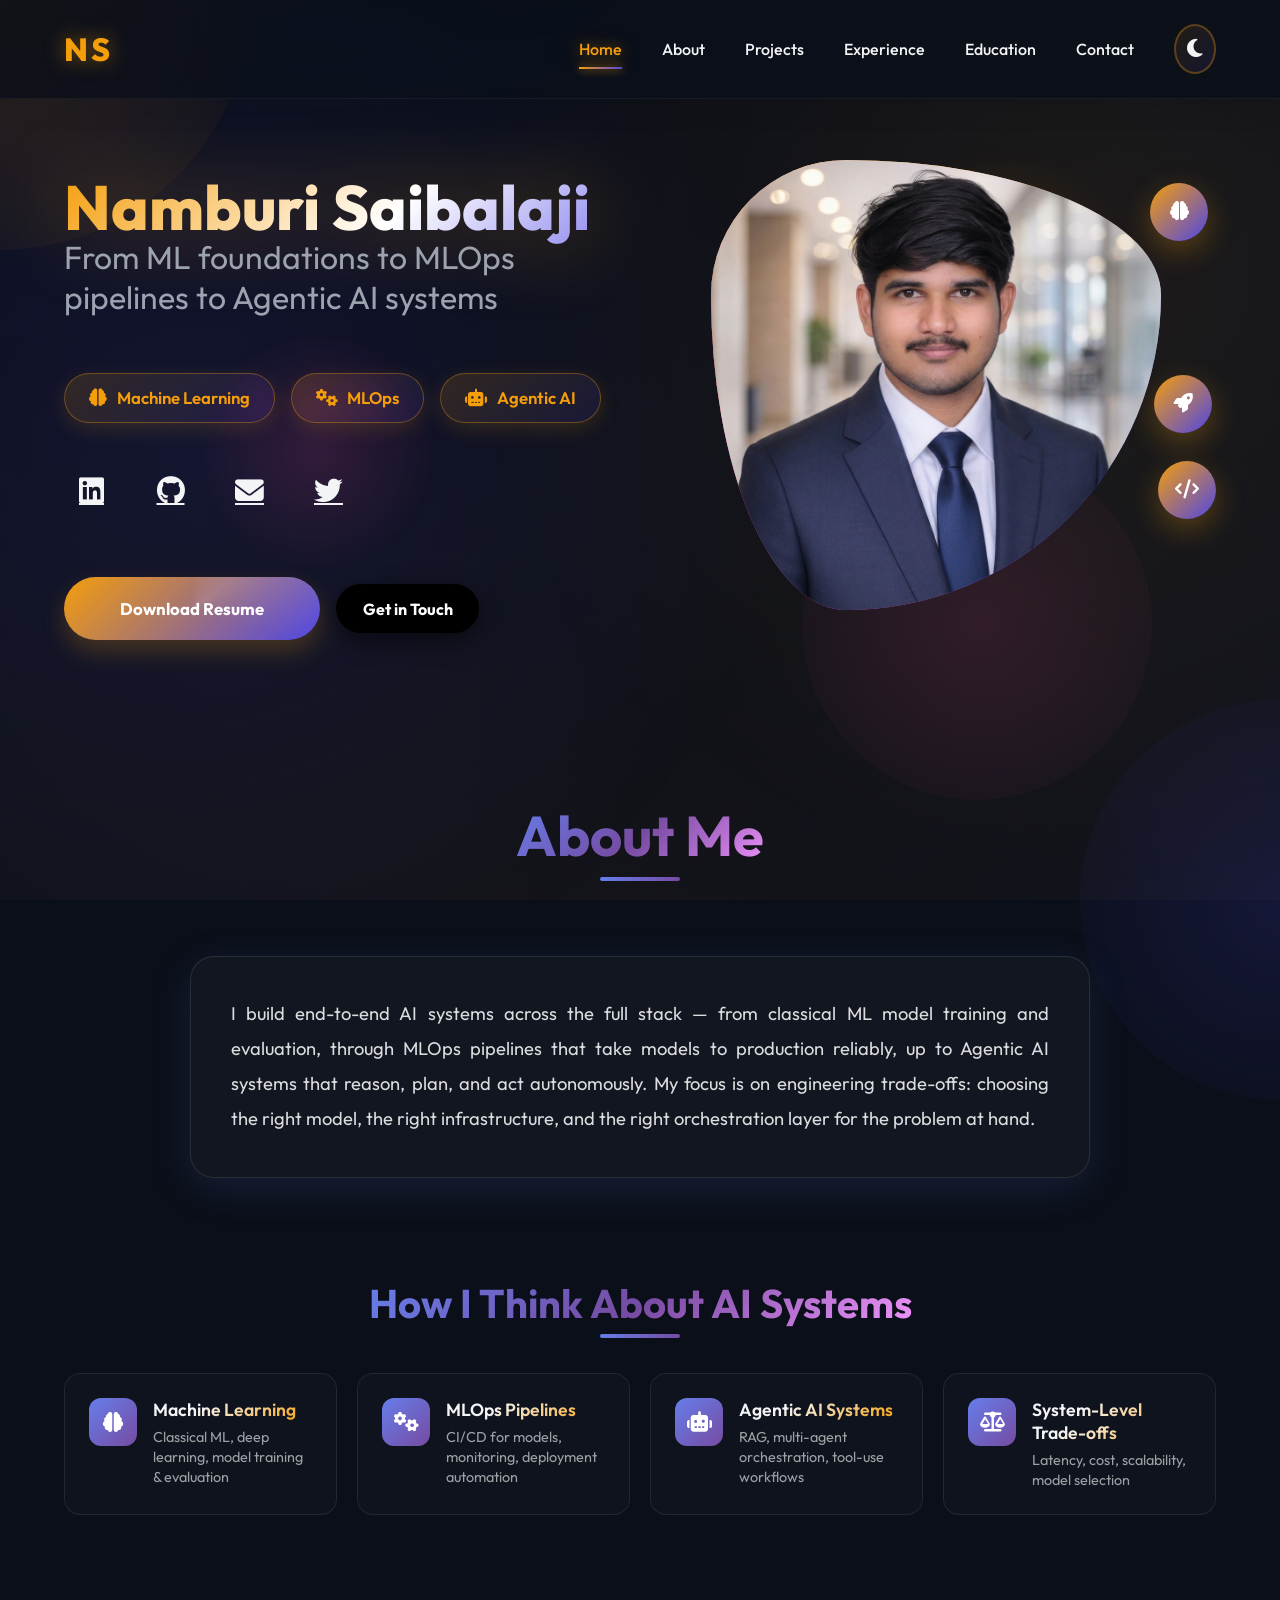
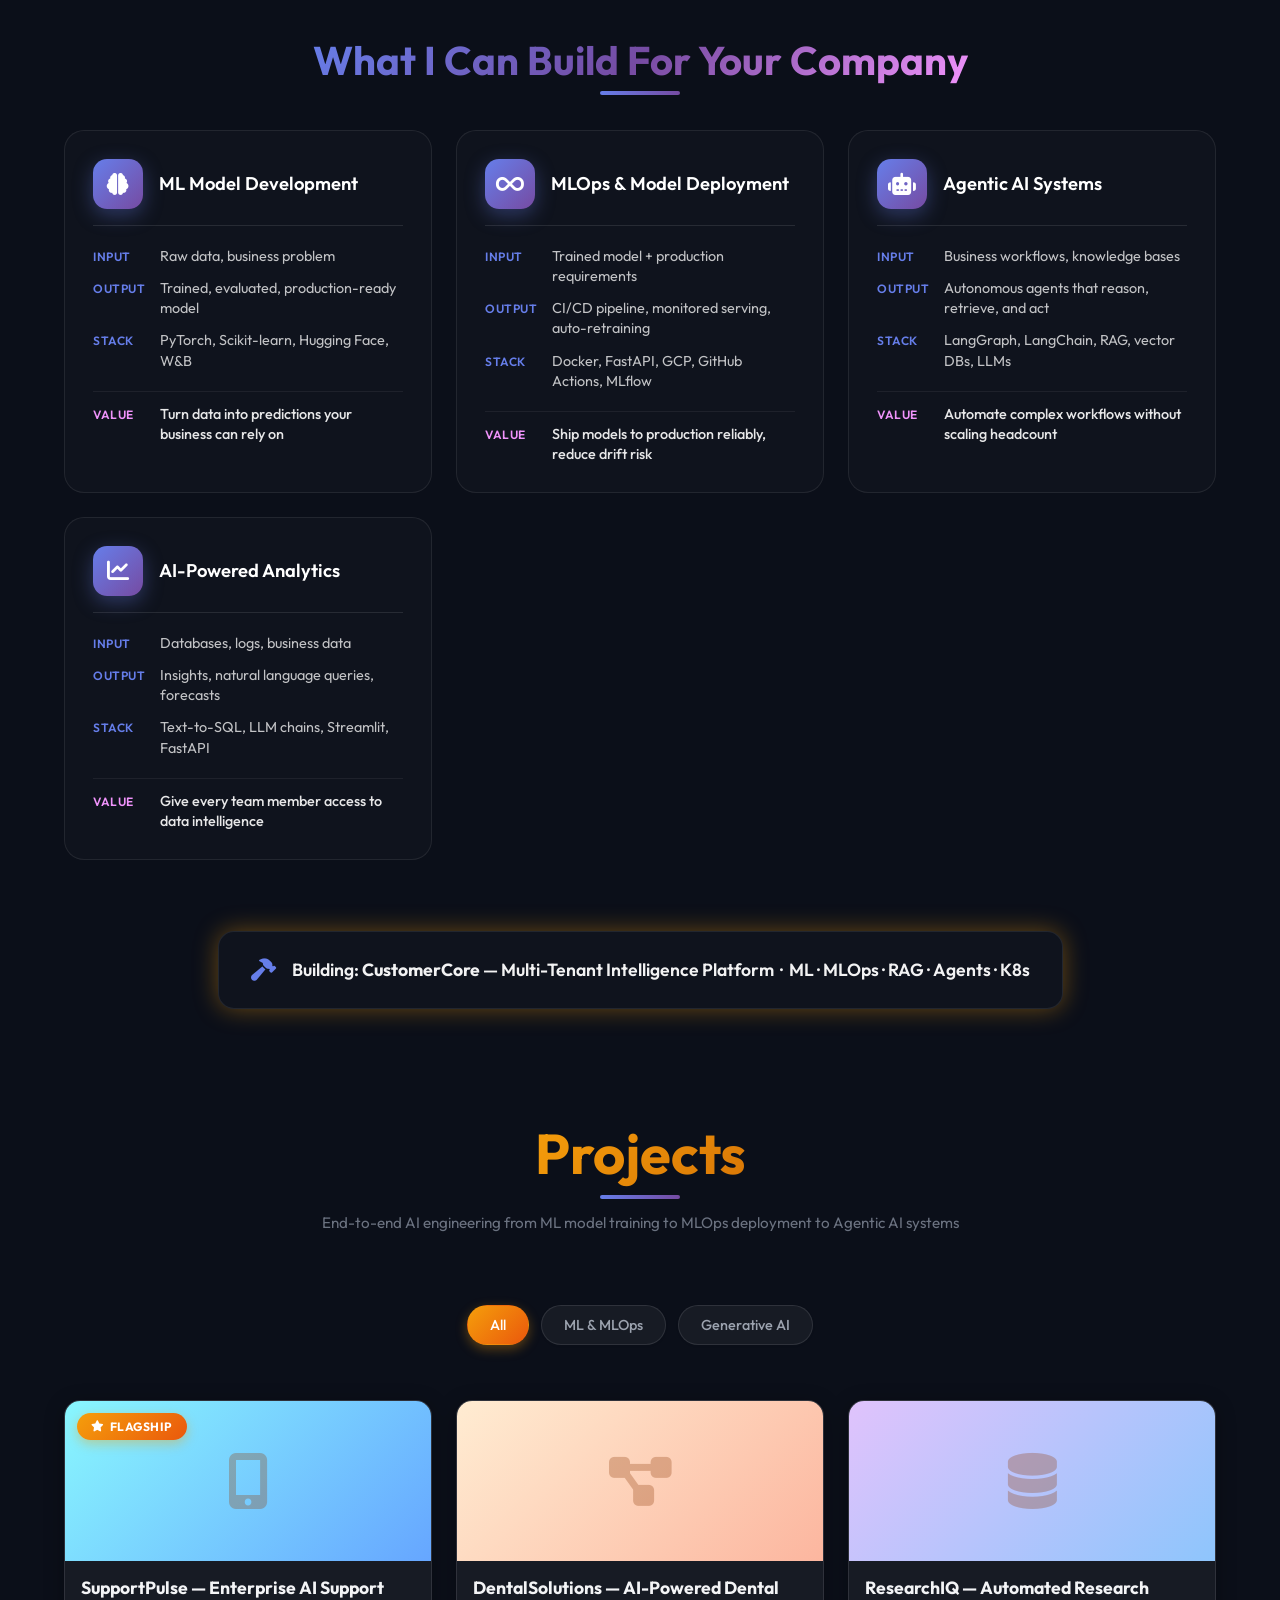
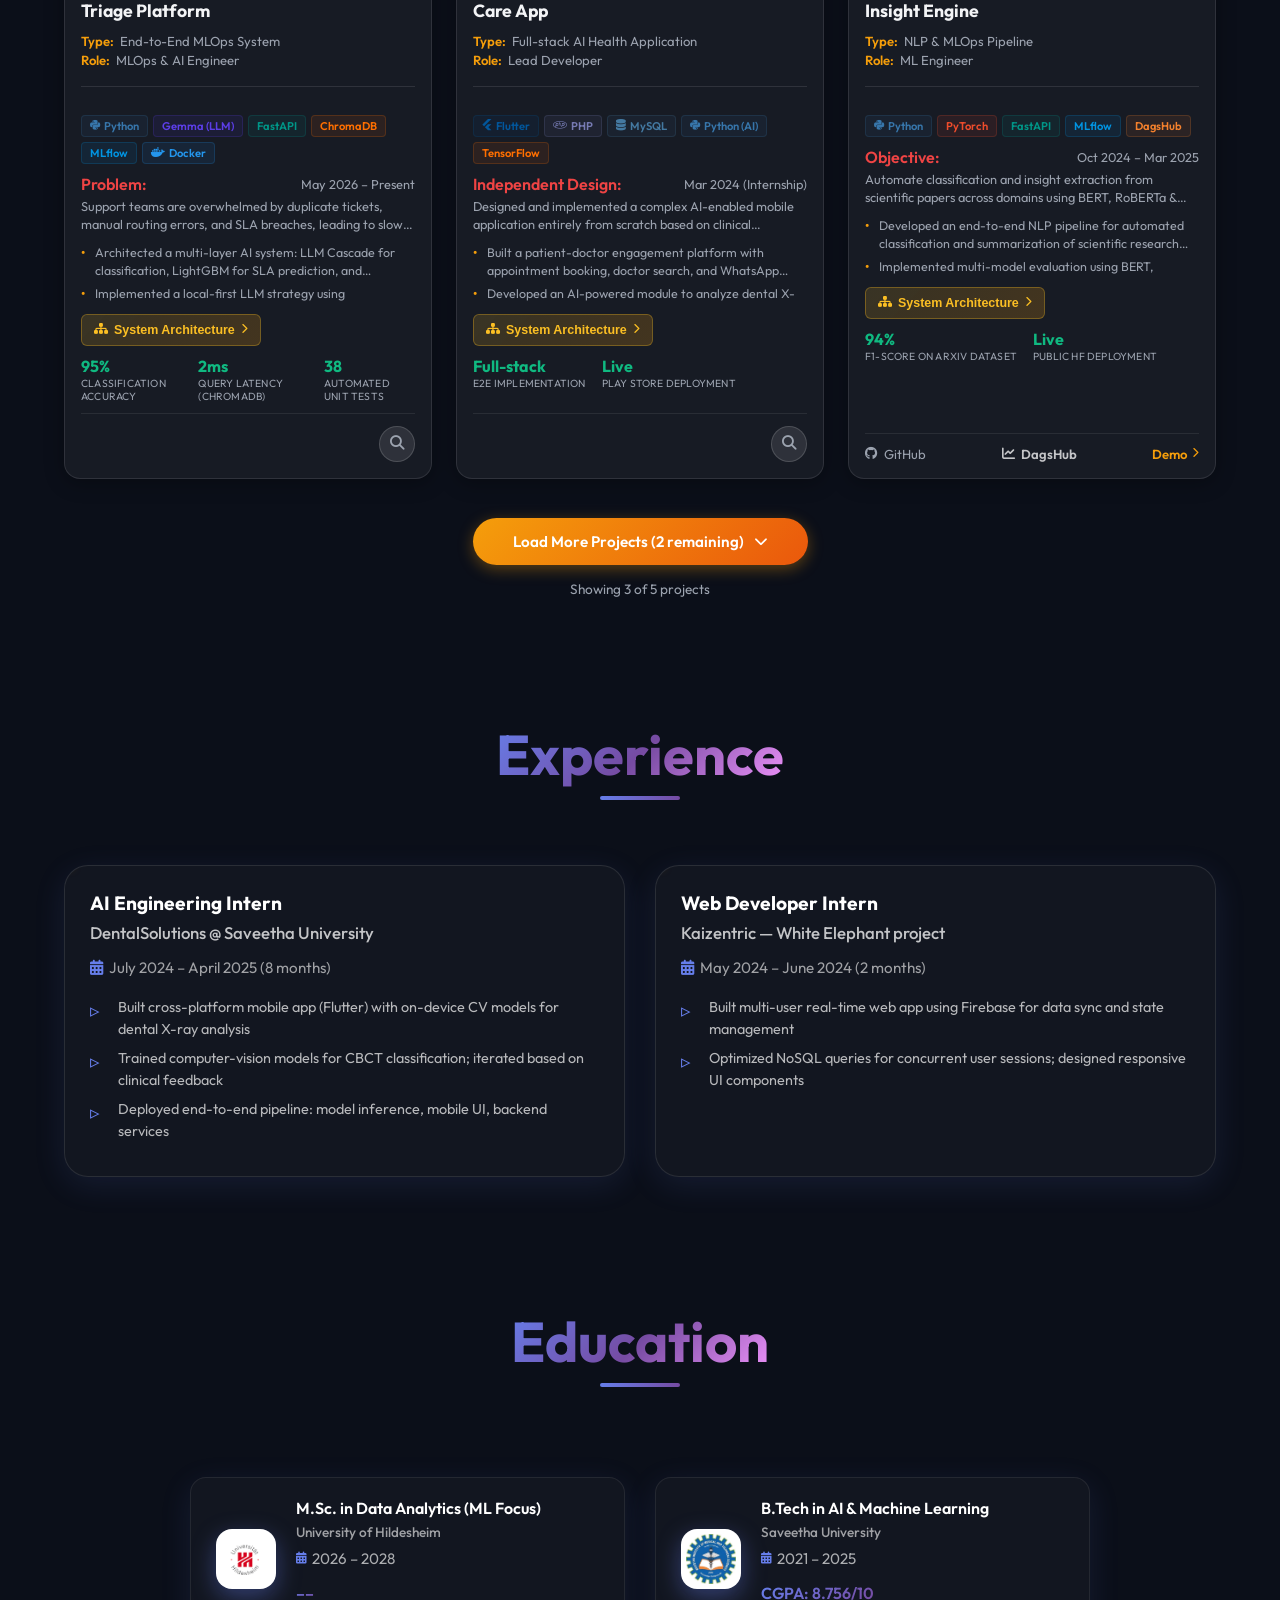
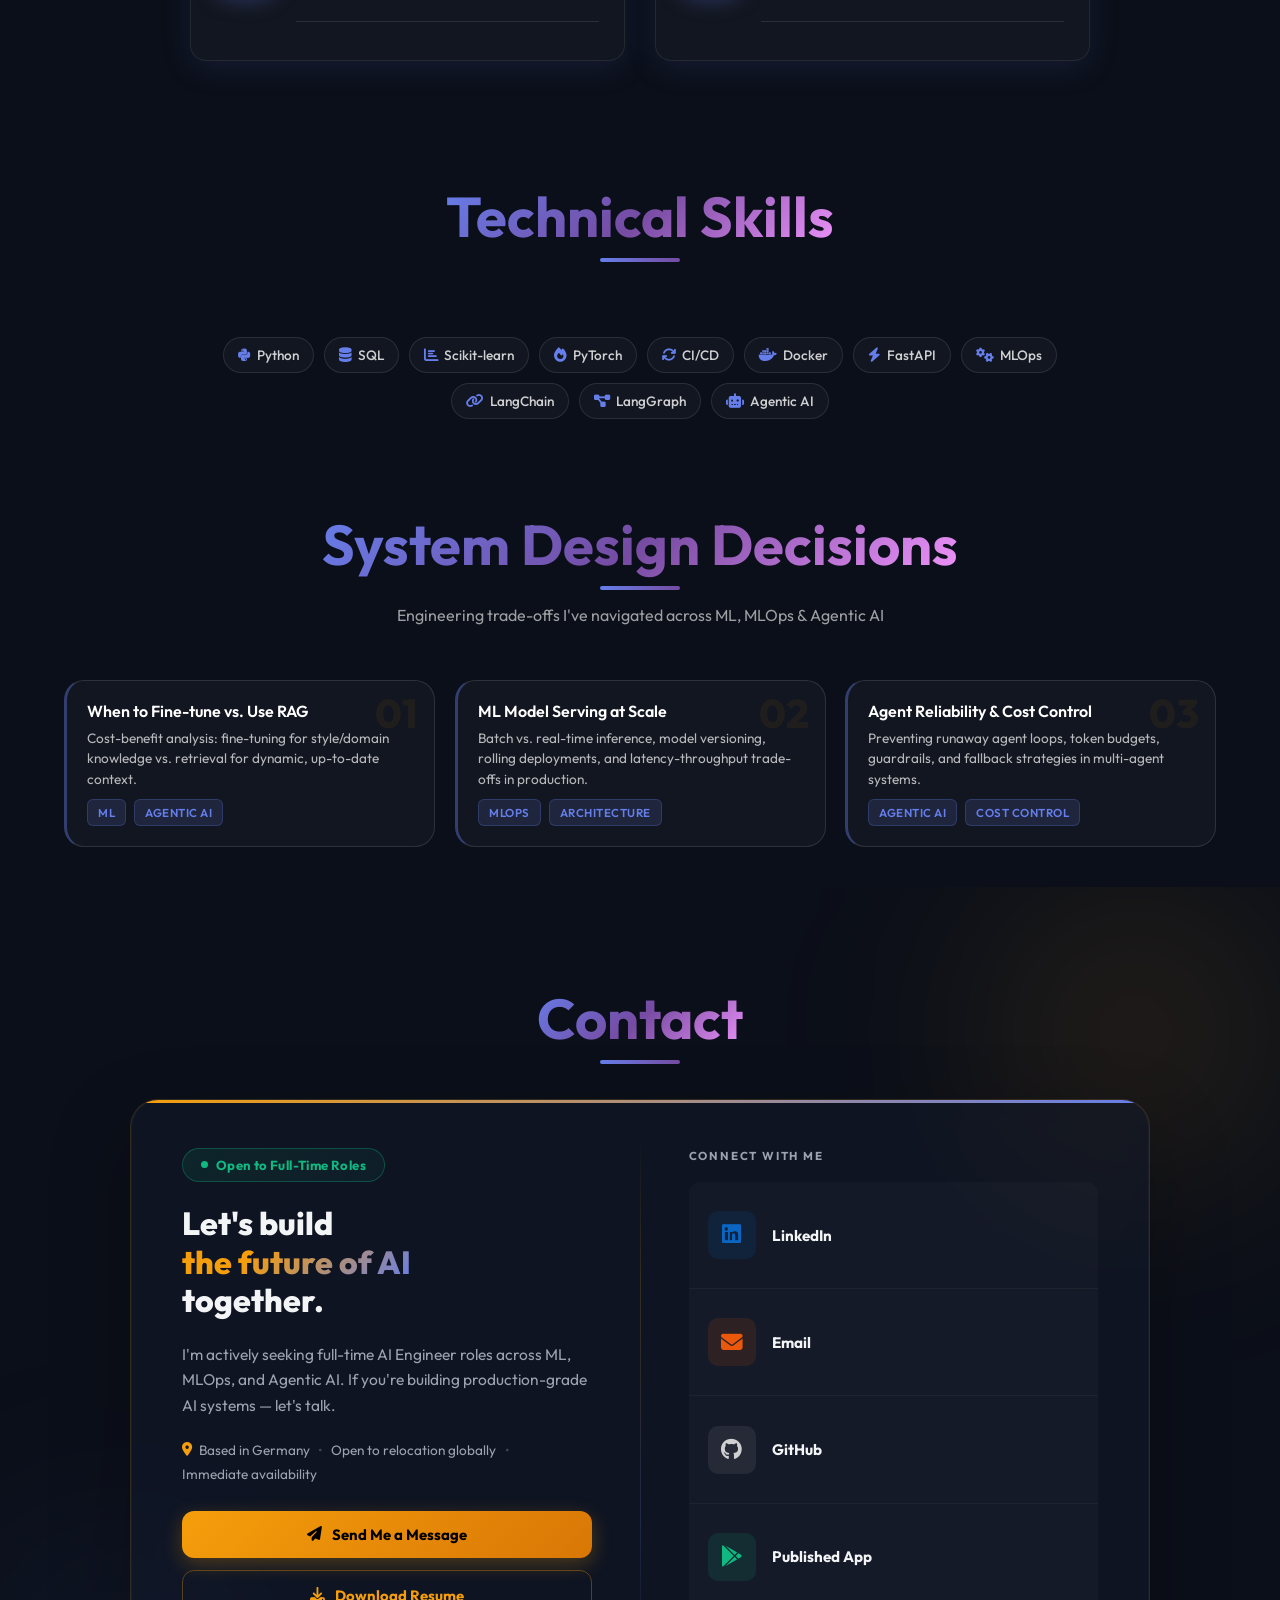
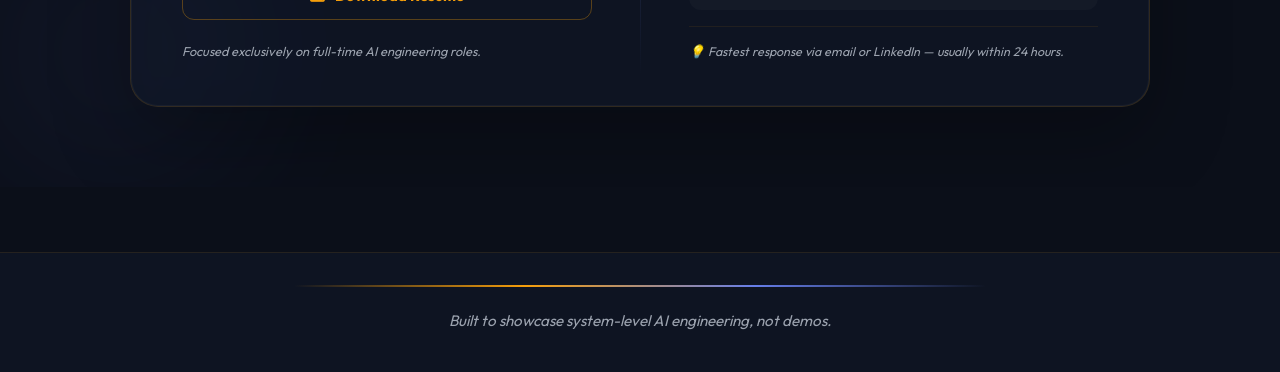
==== index.html @ b0331546 "Initial portfolio commit" ====
<!DOCTYPE html>
<html lang="en" data-theme="dark">

<head>
    <meta charset="UTF-8">
    <meta name="viewport" content="width=device-width, initial-scale=1.0">
    <title>Namburi Saibalaji | AI Engineer</title>
    <meta name="description"
        content="Portfolio of Namburi Saibalaji, an AI Systems Engineer specializing in Machine Learning, MLOps, and Agentic AI.">
    <!-- PWA -->
    <link rel="manifest" href="manifest.json">
    <meta name="theme-color" content="#f59e0b">
    <meta name="apple-mobile-web-app-capable" content="yes">
    <meta name="apple-mobile-web-app-status-bar-style" content="black-translucent">
    <meta name="apple-mobile-web-app-title" content="Saibalaji">
    <link rel="stylesheet" href="print.css" media="print">
    <link rel="apple-touch-icon" href="assets/icon-192.png">
    <link rel="stylesheet" href="style.css">
    <link rel="stylesheet" href="about.css">
    <link rel="stylesheet" href="skills.css">
    <link rel="stylesheet" href="projects.css">
    <link rel="stylesheet" href="contact.css">
    <link rel="stylesheet" href="loading.css">
    <link rel="preconnect" href="https://fonts.googleapis.com">
    <link rel="preconnect" href="https://fonts.gstatic.com" crossorigin>
    <link href="https://fonts.googleapis.com/css2?family=Outfit:wght@300;400;600;700;800&display=swap" rel="stylesheet">
    <link rel="stylesheet" href="https://cdnjs.cloudflare.com/ajax/libs/font-awesome/6.4.0/css/all.min.css">
</head>

<body>    <!-- Loading Screen -->
    <div class="loading-screen" id="loadingScreen">
        <div class="loader"></div>
        <div class="loading-text">Loading...</div>
    </div>
    <!-- Animated Blobs -->
    <div class="blob blob-1"></div>
    <div class="blob blob-2"></div>
    <div class="blob blob-3"></div>

    <!-- Floating Particles -->
    <div class="particles"></div>

    <!-- Interactive Gradient Mesh -->
    <div class="gradient-mesh"></div>

    <!-- Background Animation -->
    <div class="background-animation"></div>

    <nav class="navbar">
        <div class="logo glitch-effect" data-text="NS">NS</div>
        <div class="nav-links">
            <a href="#home" class="active magnetic">Home</a>
            <a href="#about" class="magnetic">About</a>
            <a href="#projects" class="magnetic">Projects</a>
            <a href="#experience" class="magnetic">Experience</a>
            <a href="#education" class="magnetic">Education</a>
            <a href="#contact" class="magnetic">Contact</a>
            <button id="theme-toggle" class="magnetic" aria-label="Toggle Dark Mode">
                <i class="fas fa-moon"></i>
                <span class="toggle-glow"></span>
            </button>
        </div>
    </nav>

    <main>
        <!-- ==================== HERO SECTION ==================== -->
        <section id="home" class="hero-section">
            <!-- Decorative Elements -->
            <div class="hero-decoration decoration-1"></div>
            <div class="hero-decoration decoration-2"></div>

            <!-- hero-wrapper constrains max-width so columns never drift apart at any zoom -->
            <div class="hero-wrapper">

                <div class="hero-content">
                    <div class="text-reveal-wrapper">
                        <h1 class="animate-text reveal-text">Namburi Saibalaji</h1>
                    </div>
                    <div class="text-reveal-wrapper typing-wrapper">
                        <h2 class="animate-text delay-1">From ML foundations to MLOps pipelines to Agentic AI systems</h2>
                    </div>

                    <!-- Core Specialty Badges -->
                    <div class="floating-badges">
                        <span class="badge magnetic" style="--delay: 0s"><i class="fas fa-brain"></i> Machine Learning</span>
                        <span class="badge magnetic" style="--delay: 0.2s"><i class="fas fa-cogs"></i> MLOps</span>
                        <span class="badge magnetic" style="--delay: 0.4s"><i class="fas fa-robot"></i> Agentic AI</span>
                    </div>

                    <div class="social-links animate-text delay-2">
                        <a href="https://www.linkedin.com/in/saibalajinamburi/" target="_blank" aria-label="LinkedIn" class="magnetic social-icon">
                            <i class="fab fa-linkedin"></i>
                            <span class="icon-bg"></span>
                            <span class="icon-ripple"></span>
                        </a>
                        <a href="https://github.com/saibalajinamburi" target="_blank" aria-label="GitHub" class="magnetic social-icon">
                            <i class="fab fa-github"></i>
                            <span class="icon-bg"></span>
                            <span class="icon-ripple"></span>
                        </a>
                        <a href="mailto:saibalajinamburi@gmail.com" aria-label="Email" class="magnetic social-icon">
                            <i class="fas fa-envelope"></i>
                            <span class="icon-bg"></span>
                            <span class="icon-ripple"></span>
                        </a>
                        <a href="#" target="_blank" aria-label="Twitter" class="magnetic social-icon">
                            <i class="fab fa-twitter"></i>
                            <span class="icon-bg"></span>
                            <span class="icon-ripple"></span>
                        </a>
                    </div>

                    <!-- CTA group -->
                    <div class="cta-group">
                        <a href="assets/Saibalaji_Resume.pdf" download
                            class="cta-button animate-text delay-3 magnetic ripple-effect">
                            <span class="button-text">Download Resume</span>
                            <span class="button-glow"></span>
                            <span class="button-shine"></span>
                        </a>
                        <a href="#contact" class="cta-secondary animate-text delay-3 magnetic">Get in Touch</a>
                    </div>
                </div>

                <div class="hero-image animate-image">
                    <!-- Fixed-size group: makes orbit icons always relative to image, not viewport -->
                    <div class="image-orbit-group">
                        <div class="image-wrapper tilt-3d">
                            <div class="image-glow"></div>
                            <div class="image-border"></div>
                            <img src="[data-uri]" alt="Namburi Saibalaji" id="profile-img">
                            <div class="image-overlay"></div>
                            <div class="holographic-overlay"></div>
                        </div>
                        <div class="orbit-container">
                            <div class="orbit-icon orbit-1"><i class="fas fa-brain"></i></div>
                            <div class="orbit-icon orbit-2"><i class="fas fa-code"></i></div>
                            <div class="orbit-icon orbit-3"><i class="fas fa-rocket"></i></div>
                        </div>
                    </div>
                </div>

            </div><!-- end hero-wrapper -->
        </section>

        <!-- ==================== ABOUT SECTION (Brief) ==================== -->
        <section id="about">
            <!-- Section Header -->
            <div class="section-header scroll-reveal">
                <h2>About Me</h2>
            </div>

            <!-- Brief About Me -->
            <div class="about-content">
                <p>
                    I build end-to-end AI systems across the full stack — from classical ML model training and
                    evaluation, through MLOps pipelines that take models to production reliably, up to
                    Agentic AI systems that reason, plan, and act autonomously. My focus is on engineering
                    trade-offs: choosing the right model, the right infrastructure, and the right orchestration
                    layer for the problem at hand.
                </p>
            </div>

            <!-- How I Think About AI Systems Section -->
            <div class="systems-snapshot">
                <div class="section-header scroll-reveal">
                    <h2>How I Think About AI Systems</h2>
                </div>
                <div class="snapshot-grid scroll-reveal-stagger">
                    <div class="snapshot-card">
                        <div class="snapshot-icon"><i class="fas fa-brain"></i></div>
                        <div class="snapshot-content">
                            <h4>Machine Learning</h4>
                            <p>Classical ML, deep learning, model training & evaluation</p>
                        </div>
                    </div>
                    <div class="snapshot-card">
                        <div class="snapshot-icon"><i class="fas fa-cogs"></i></div>
                        <div class="snapshot-content">
                            <h4>MLOps Pipelines</h4>
                            <p>CI/CD for models, monitoring, deployment automation</p>
                        </div>
                    </div>
                    <div class="snapshot-card">
                        <div class="snapshot-icon"><i class="fas fa-robot"></i></div>
                        <div class="snapshot-content">
                            <h4>Agentic AI Systems</h4>
                            <p>RAG, multi-agent orchestration, tool-use workflows</p>
                        </div>
                    </div>
                    <div class="snapshot-card">
                        <div class="snapshot-icon"><i class="fas fa-balance-scale"></i></div>
                        <div class="snapshot-content">
                            <h4>System-Level Trade-offs</h4>
                            <p>Latency, cost, scalability, model selection</p>
                        </div>
                    </div>
                </div>
            </div>

            <!-- What I Can Build For Your Company Section -->
            <div class="solutions-section">
                <div class="section-header scroll-reveal">
                    <h2>What I Can Build For Your Company</h2>
                </div>
                <div class="solutions-grid scroll-reveal-stagger">
                    <!-- Solution Card 1 -->
                    <div class="solution-card">
                        <div class="solution-header">
                            <div class="solution-icon"><i class="fas fa-brain"></i></div>
                            <h4>ML Model Development</h4>
                        </div>
                        <div class="solution-details">
                            <div class="solution-row">
                                <span class="label">Input</span>
                                <span class="value">Raw data, business problem</span>
                            </div>
                            <div class="solution-row">
                                <span class="label">Output</span>
                                <span class="value">Trained, evaluated, production-ready model</span>
                            </div>
                            <div class="solution-row">
                                <span class="label">Stack</span>
                                <span class="value">PyTorch, Scikit-learn, Hugging Face, W&B</span>
                            </div>
                            <div class="solution-row business-value">
                                <span class="label">Value</span>
                                <span class="value">Turn data into predictions your business can rely on</span>
                            </div>
                        </div>
                    </div>

                    <!-- Solution Card 2 -->
                    <div class="solution-card">
                        <div class="solution-header">
                            <div class="solution-icon"><i class="fas fa-infinity"></i></div>
                            <h4>MLOps & Model Deployment</h4>
                        </div>
                        <div class="solution-details">
                            <div class="solution-row">
                                <span class="label">Input</span>
                                <span class="value">Trained model + production requirements</span>
                            </div>
                            <div class="solution-row">
                                <span class="label">Output</span>
                                <span class="value">CI/CD pipeline, monitored serving, auto-retraining</span>
                            </div>
                            <div class="solution-row">
                                <span class="label">Stack</span>
                                <span class="value">Docker, FastAPI, GCP, GitHub Actions, MLflow</span>
                            </div>
                            <div class="solution-row business-value">
                                <span class="label">Value</span>
                                <span class="value">Ship models to production reliably, reduce drift risk</span>
                            </div>
                        </div>
                    </div>

                    <!-- Solution Card 3 -->
                    <div class="solution-card">
                        <div class="solution-header">
                            <div class="solution-icon"><i class="fas fa-robot"></i></div>
                            <h4>Agentic AI Systems</h4>
                        </div>
                        <div class="solution-details">
                            <div class="solution-row">
                                <span class="label">Input</span>
                                <span class="value">Business workflows, knowledge bases</span>
                            </div>
                            <div class="solution-row">
                                <span class="label">Output</span>
                                <span class="value">Autonomous agents that reason, retrieve, and act</span>
                            </div>
                            <div class="solution-row">
                                <span class="label">Stack</span>
                                <span class="value">LangGraph, LangChain, RAG, vector DBs, LLMs</span>
                            </div>
                            <div class="solution-row business-value">
                                <span class="label">Value</span>
                                <span class="value">Automate complex workflows without scaling headcount</span>
                            </div>
                        </div>
                    </div>

                    <!-- Solution Card 4 -->
                    <div class="solution-card">
                        <div class="solution-header">
                            <div class="solution-icon"><i class="fas fa-chart-line"></i></div>
                            <h4>AI-Powered Analytics</h4>
                        </div>
                        <div class="solution-details">
                            <div class="solution-row">
                                <span class="label">Input</span>
                                <span class="value">Databases, logs, business data</span>
                            </div>
                            <div class="solution-row">
                                <span class="label">Output</span>
                                <span class="value">Insights, natural language queries, forecasts</span>
                            </div>
                            <div class="solution-row">
                                <span class="label">Stack</span>
                                <span class="value">Text-to-SQL, LLM chains, Streamlit, FastAPI</span>
                            </div>
                            <div class="solution-row business-value">
                                <span class="label">Value</span>
                                <span class="value">Give every team member access to data intelligence</span>
                            </div>
                        </div>
                    </div>
                </div>
            </div>

            <!-- Current Focus Badge -->
            <div class="current-focus-badge">
                <span class="focus-icon"><i class="fas fa-hammer"></i></span>
                <span class="focus-text">Building: <strong>CustomerCore</strong> &mdash; Multi-Tenant Intelligence Platform &nbsp;·&nbsp; ML · MLOps · RAG · Agents · K8s</span>
            </div>
        </section>

        <!-- ==================== PROJECTS SECTION (MAIN FOCUS) ==================== -->
        <section id="projects">
            <div class="section-header scroll-reveal">
                <h2>Projects</h2>
                <p class="projects-subtitle">End-to-end AI engineering from ML model training to MLOps deployment to Agentic AI systems</p>
            </div>

            <div class="projects-filter">
                <button class="filter-btn active" data-filter="all">All</button>
                <button class="filter-btn" data-filter="ml">ML &amp; MLOps</button>
                <button class="filter-btn" data-filter="genai">Generative AI</button>
            </div>

            <div class="projects-slider-wrapper">
                <div class="projects-grid" id="projects-container" role="list" aria-live="polite">
                    <!-- JS Injected Cards -->
                </div>
            </div>
        </section>

        <!-- ==================== EXPERIENCE SECTION (Shortened) ==================== -->
        <section id="experience">
            <div class="section-header scroll-reveal">
                <h2>Experience</h2>
            </div>

            <div class="experience-container scroll-reveal-stagger">
                <div class="experience-card experience-compact">
                    <div class="experience-header">
                        <h3 class="experience-role">AI Engineering Intern</h3>
                        <div class="experience-meta">
                            <span class="experience-company">DentalSolutions @ Saveetha University</span>
                            <span class="experience-duration">
                                <i class="fas fa-calendar-alt"></i>
                                July 2024 – April 2025 (8 months)
                            </span>
                        </div>
                    </div>
                    <ul class="experience-duties">
                        <li>Built cross-platform mobile app (Flutter) with on-device CV models for dental X-ray analysis
                        </li>
                        <li>Trained computer-vision models for CBCT classification; iterated based on clinical feedback
                        </li>
                        <li>Deployed end-to-end pipeline: model inference, mobile UI, backend services</li>
                    </ul>
                </div>

                <div class="experience-card experience-compact">
                    <div class="experience-header">
                        <h3 class="experience-role">Web Developer Intern</h3>
                        <div class="experience-meta">
                            <span class="experience-company">Kaizentric — White Elephant project</span>
                            <span class="experience-duration">
                                <i class="fas fa-calendar-alt"></i>
                                May 2024 – June 2024 (2 months)
                            </span>
                        </div>
                    </div>
                    <ul class="experience-duties">
                        <li>Built multi-user real-time web app using Firebase for data sync and state management</li>
                        <li>Optimized NoSQL queries for concurrent user sessions; designed responsive UI components</li>
                    </ul>
                </div>
            </div>
        </section>

        <!-- ==================== EDUCATION SECTION (Minimal) ==================== -->
        <section id="education" class="education-section-standalone">
            <div class="section-header scroll-reveal">
                <h2>Education</h2>
            </div>

            <div class="education-cards education-compact scroll-reveal-stagger">
                <!-- Master's Card -->
                <div class="education-card">
                    <div class="card-icon logo-wrapper">
                        <img src="[data-uri]" alt="University of Hildesheim Logo"
                            class="university-logo">
                    </div>
                    <div class="education-info">
                        <h3 class="degree-title">M.Sc. in Data Analytics (ML Focus)</h3>
                        <p class="university-name">University of Hildesheim</p>
                        <div class="card-meta">
                            <span class="timeline"><i class="fas fa-calendar-alt"></i> 2026 – 2028</span>
                            <span class="gpa">&#8211;&#8211;</span>
                        </div>
                    </div>
                </div>

                <!-- Bachelor's Card -->
                <div class="education-card">
                    <div class="card-icon logo-wrapper">
                        <img src="[data-uri]" alt="Saveetha University Logo" class="university-logo">
                    </div>
                    <div class="education-info">
                        <h3 class="degree-title">B.Tech in AI & Machine Learning</h3>
                        <p class="university-name">Saveetha University</p>
                        <div class="card-meta">
                            <span class="timeline"><i class="fas fa-calendar-alt"></i> 2021 – 2025</span>
                            <span class="gpa">CGPA: 8.756/10</span>
                        </div>
                    </div>
                </div>
            </div>
        </section>

        <!-- ==================== SKILLS SECTION (Compact, De-emphasized) ==================== -->
        <section id="skills" class="skills-compact">
            <div class="section-header scroll-reveal">
                <h2>Technical Skills</h2>
            </div>

            <div class="skills-grid skills-inline scroll-reveal">
                <span class="skill-chip-mini"><i class="fab fa-python"></i> Python</span>
                <span class="skill-chip-mini"><i class="fas fa-database"></i> SQL</span>
                <span class="skill-chip-mini"><i class="fas fa-chart-bar"></i> Scikit-learn</span>
                <span class="skill-chip-mini"><i class="fas fa-fire"></i> PyTorch</span>
                <span class="skill-chip-mini"><i class="fas fa-sync"></i> CI/CD</span>
                <span class="skill-chip-mini"><i class="fab fa-docker"></i> Docker</span>
                <span class="skill-chip-mini"><i class="fas fa-bolt"></i> FastAPI</span>
                <span class="skill-chip-mini"><i class="fas fa-cogs"></i> MLOps</span>
                <span class="skill-chip-mini"><i class="fas fa-link"></i> LangChain</span>
                <span class="skill-chip-mini"><i class="fas fa-project-diagram"></i> LangGraph</span>
                <span class="skill-chip-mini"><i class="fas fa-robot"></i> Agentic AI</span>
            </div>

            <!-- Security & Safety (Technical, Minimal) -->

        </section>

        <!-- ==================== SYSTEM DESIGN DECISIONS ==================== -->
        <section id="design-notes" class="design-notes-section">
            <div class="section-header scroll-reveal">
                <h2>System Design Decisions</h2>
                <p class="section-subtitle">Engineering trade-offs I've navigated across ML, MLOps &amp; Agentic AI</p>
            </div>

            <div class="notes-grid notes-compact scroll-reveal-stagger">
                <!-- Note 1 -->
                <article class="note-card">
                    <div class="note-content">
                        <h4>When to Fine-tune vs. Use RAG</h4>
                        <p>Cost-benefit analysis: fine-tuning for style/domain knowledge vs. retrieval for dynamic, up-to-date context.</p>
                        <div class="note-tags">
                            <span class="note-tag">ML</span>
                            <span class="note-tag">Agentic AI</span>
                        </div>
                    </div>
                </article>

                <!-- Note 2 -->
                <article class="note-card">
                    <div class="note-content">
                        <h4>ML Model Serving at Scale</h4>
                        <p>Batch vs. real-time inference, model versioning, rolling deployments, and latency-throughput trade-offs in production.</p>
                        <div class="note-tags">
                            <span class="note-tag">MLOps</span>
                            <span class="note-tag">Architecture</span>
                        </div>
                    </div>
                </article>

                <!-- Note 3 -->
                <article class="note-card">
                    <div class="note-content">
                        <h4>Agent Reliability &amp; Cost Control</h4>
                        <p>Preventing runaway agent loops, token budgets, guardrails, and fallback strategies in multi-agent systems.</p>
                        <div class="note-tags">
                            <span class="note-tag">Agentic AI</span>
                            <span class="note-tag">Cost Control</span>
                        </div>
                    </div>
                </article>
            </div>
        </section>

        <!-- ==================== CONTACT SECTION ==================== -->
        <section id="contact">
            <div class="section-header scroll-reveal">
                <h2>Contact</h2>
            </div>

            <!-- Premium Split-Panel Contact Card -->
            <div class="contact-card-wrapper scroll-reveal">
                <div class="contact-inner">

                    <!-- LEFT: Message + CTAs -->
                    <div class="contact-left">
                        <div class="availability-badge">Open to Full-Time Roles</div>

                        <h3 class="contact-headline">
                            Let's build<br>
                            <span class="highlight">the future of AI</span><br>
                            together.
                        </h3>

                        <p class="contact-subtitle">
                            I'm actively seeking full-time AI Engineer roles across ML, MLOps, and Agentic AI.
                            If you're building production-grade AI systems — let's talk.
                        </p>

                        <p class="contact-location">
                            <i class="fas fa-map-marker-alt"></i>
                            Based in Germany
                            <span class="separator">•</span>
                            Open to relocation globally
                            <span class="separator">•</span>
                            Immediate availability
                        </p>

                        <div class="contact-cta-group">
                            <a href="mailto:saibalajinamburi@gmail.com?subject=Job Opportunity - AI Engineer (LLM %26 Agentic AI)"
                                class="contact-primary-cta">
                                <i class="fas fa-paper-plane"></i>
                                <span>Send Me a Message</span>
                            </a>
                            <a href="assets/Saibalaji_Resume.pdf" download class="contact-secondary-cta">
                                <i class="fas fa-download"></i>
                                <span>Download Resume</span>
                            </a>
                        </div>

                        <p class="contact-microcopy">Focused exclusively on full-time AI engineering roles.</p>
                    </div>

                    <!-- VERTICAL DIVIDER -->
                    <div class="contact-divider"></div>

                    <!-- RIGHT: Social Links -->
                    <div class="contact-right">
                        <p class="contact-right-title">Connect with me</p>

                        <div class="contact-methods">
                            <a href="https://linkedin.com/in/saibalajinamburi" target="_blank"
                                class="contact-chip chip-linkedin">
                                <div class="chip-icon"><i class="fab fa-linkedin"></i></div>
                                <span class="chip-name">LinkedIn</span>
                                <i class="fas fa-arrow-right chip-arrow"></i>
                            </a>

                            <a href="mailto:saibalajinamburi@gmail.com" class="contact-chip chip-email">
                                <div class="chip-icon"><i class="fas fa-envelope"></i></div>
                                <span class="chip-name">Email</span>
                                <i class="fas fa-arrow-right chip-arrow"></i>
                            </a>

                            <a href="https://github.com/saibalajinamburi" target="_blank"
                                class="contact-chip chip-github">
                                <div class="chip-icon"><i class="fab fa-github"></i></div>
                                <span class="chip-name">GitHub</span>
                                <i class="fas fa-arrow-right chip-arrow"></i>
                            </a>

                            <a href="https://play.google.com/store/apps/details?id=com.simats.dentalsolutions"
                                target="_blank" class="contact-chip chip-app">
                                <div class="chip-icon"><i class="fab fa-google-play"></i></div>
                                <span class="chip-name">Published App</span>
                                <i class="fas fa-arrow-right chip-arrow"></i>
                            </a>
                        </div>

                        <p class="contact-preference">
                            💡 Fastest response via email or LinkedIn — usually within 24 hours.
                        </p>
                    </div>

                </div>
            </div>
        </section>
    </main>

    <!-- Footer -->
    <footer class="footer">
        <div class="footer-content">
            <p class="footer-tagline">Built to showcase system-level AI engineering, not demos.</p>
        </div>
    </footer>

    <!-- Back to Top Button -->
    <button id="backToTop" class="back-to-top" aria-label="Back to top">
        <i class="fas fa-arrow-up"></i>
    </button>

    
    
    
    
    
    
    

    <script src="script.js"></script>
    <script src="about.js"></script>
    <script src="skills.js"></script>
    <script src="projects-data.js"></script>
    <script src="projects.js"></script>
    <script src="contact.js"></script>
    <script src="loading.js"></script>
</body>

</html>
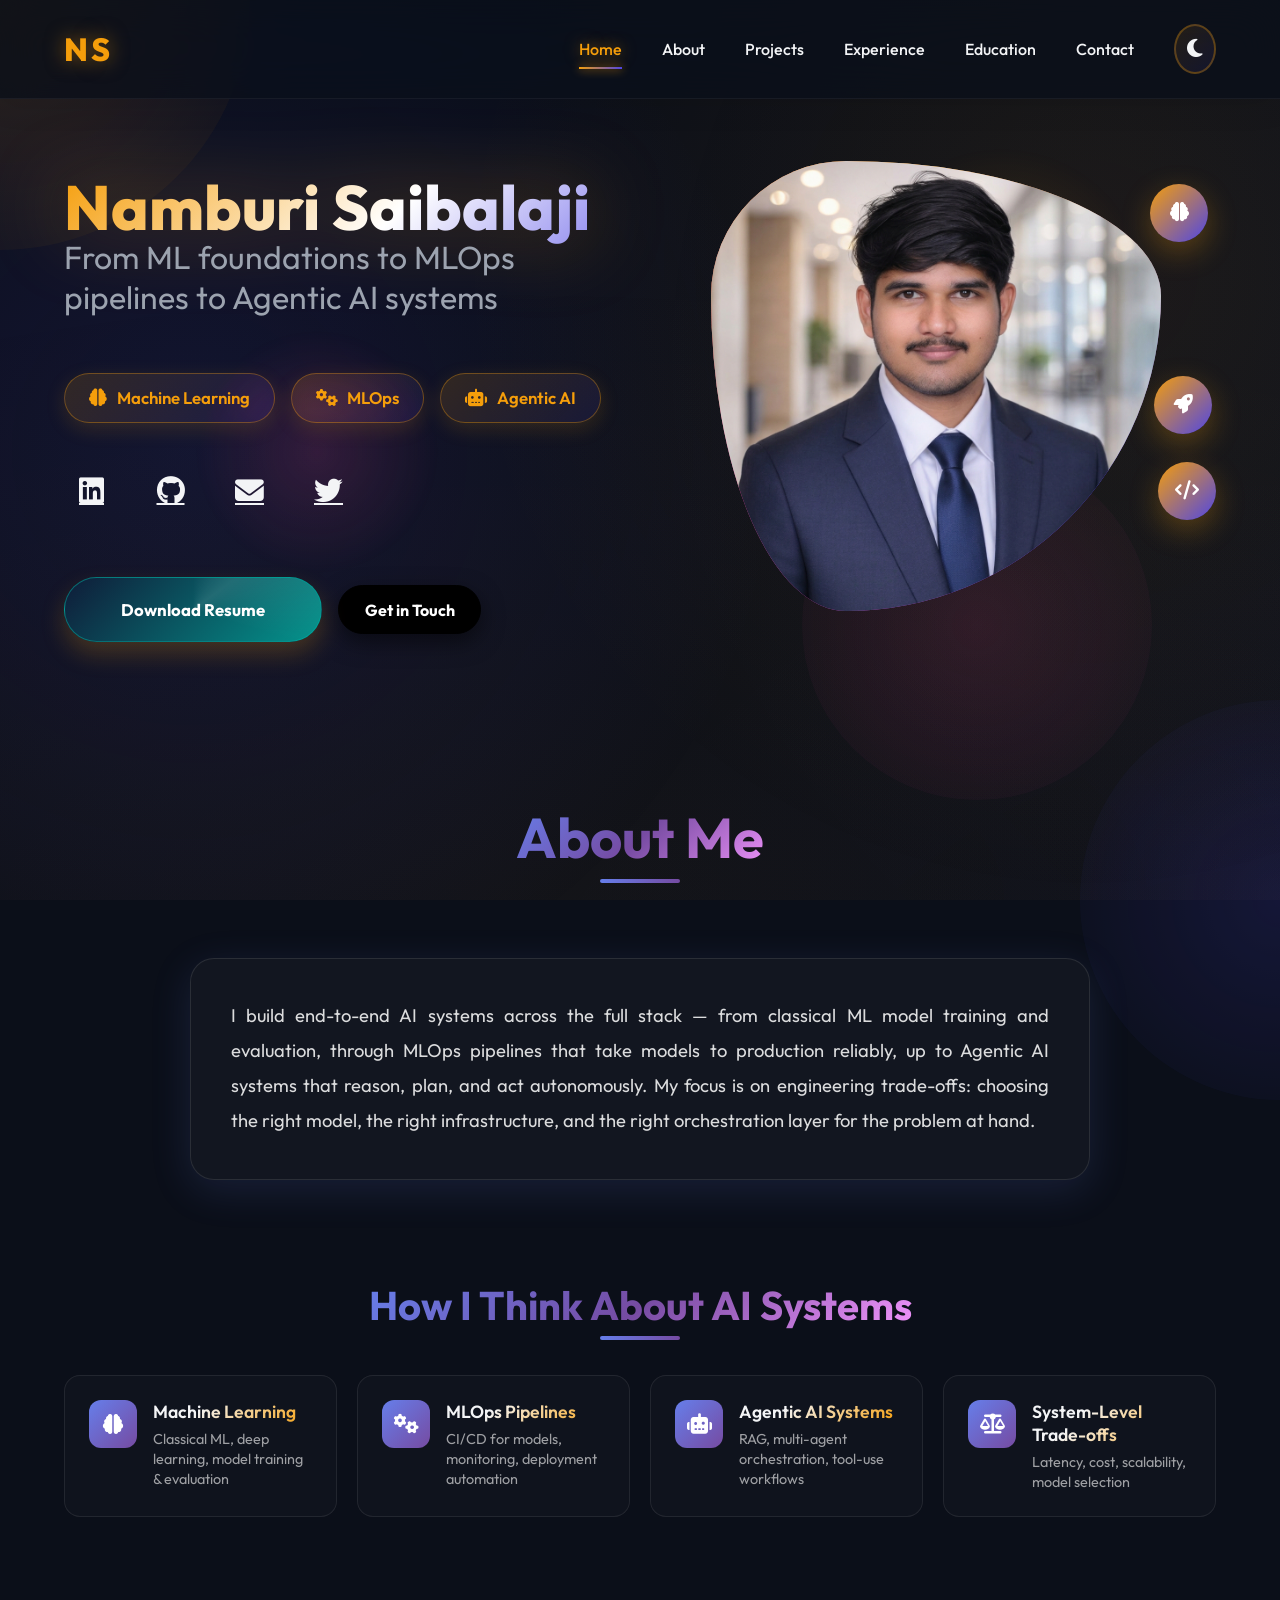
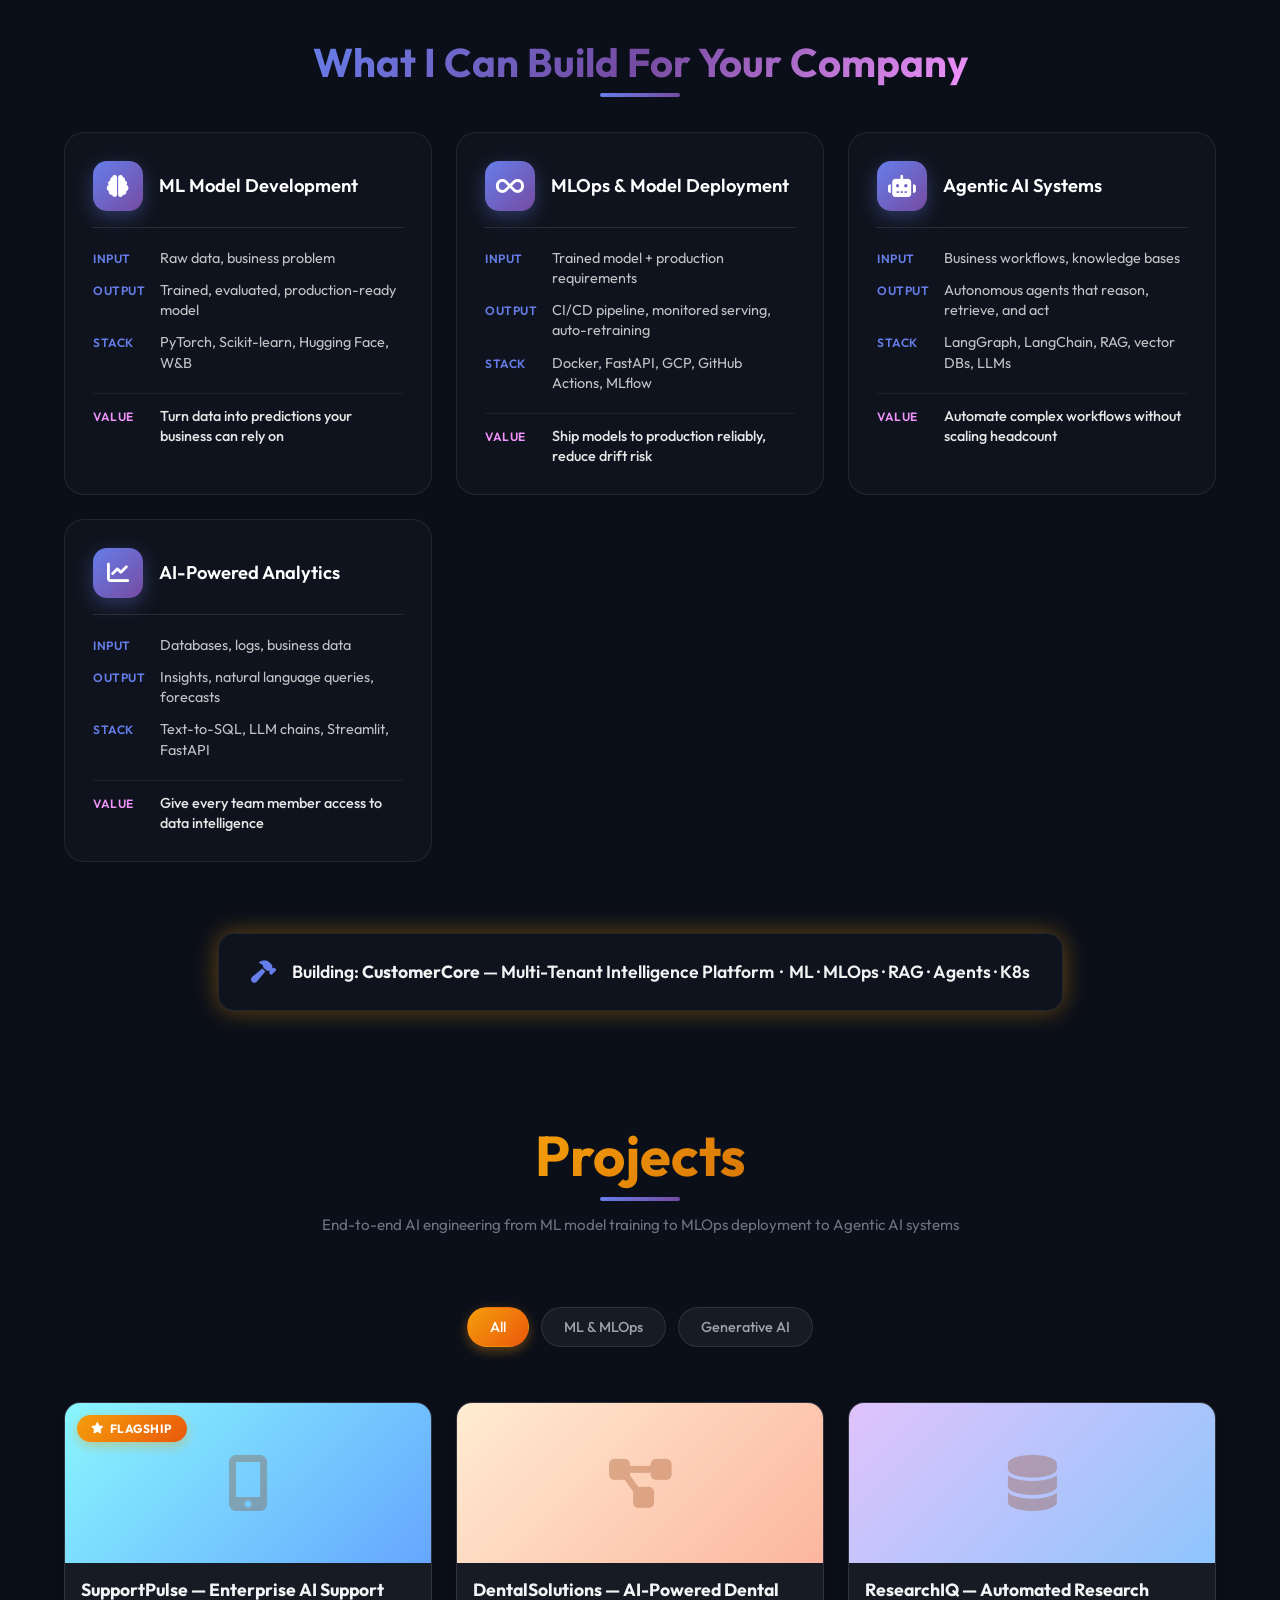
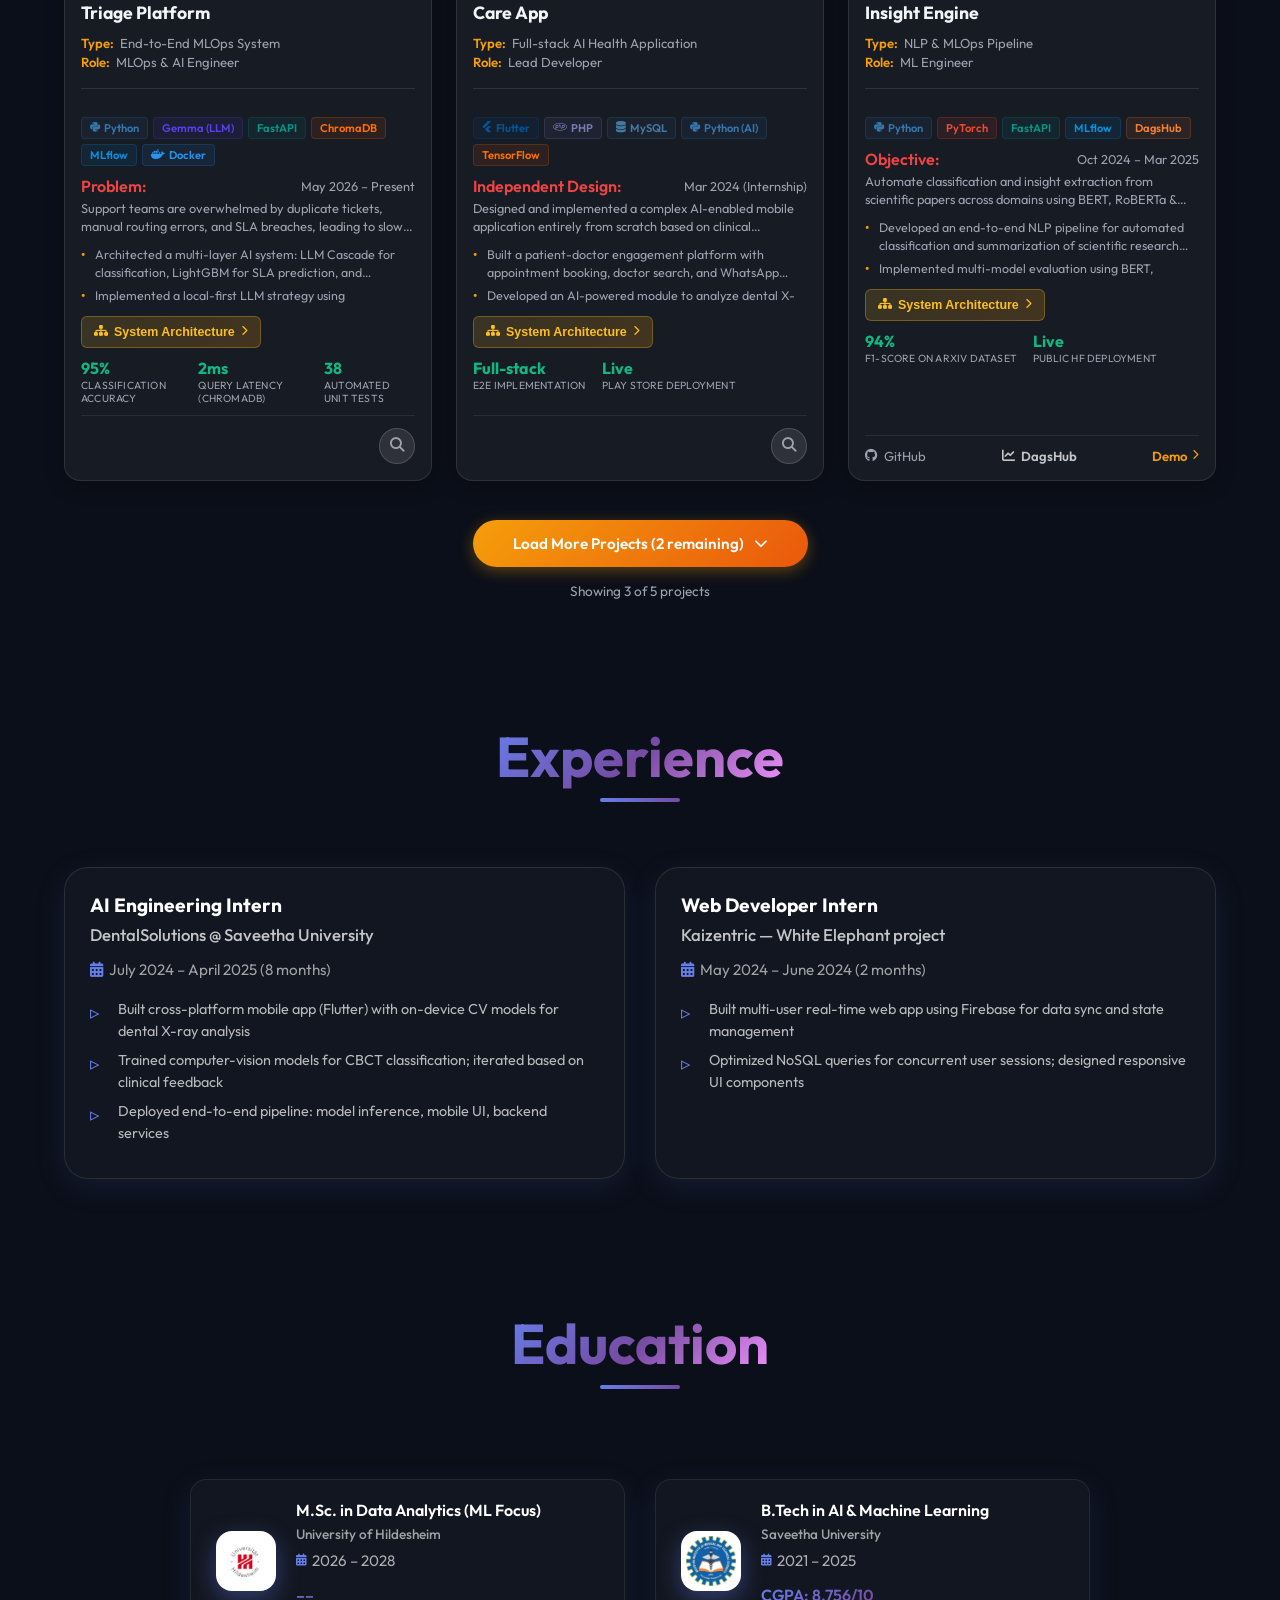
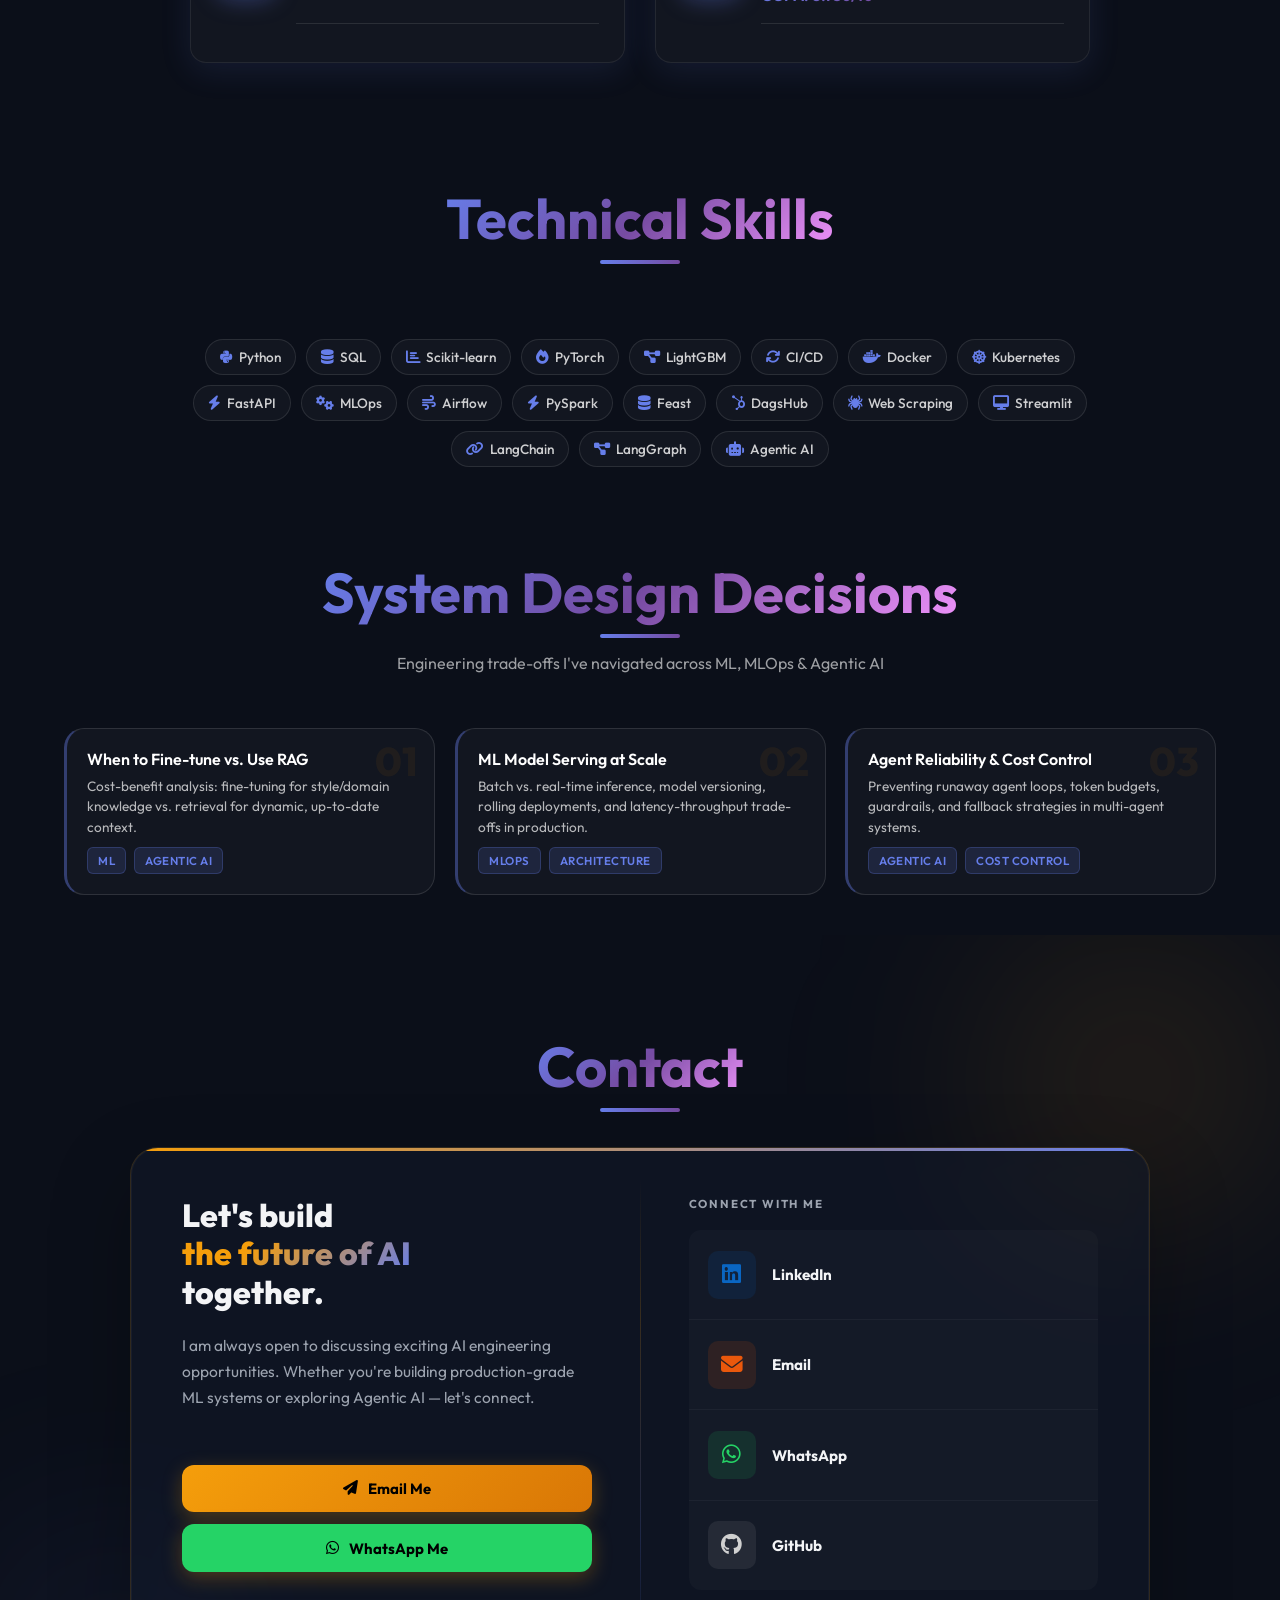
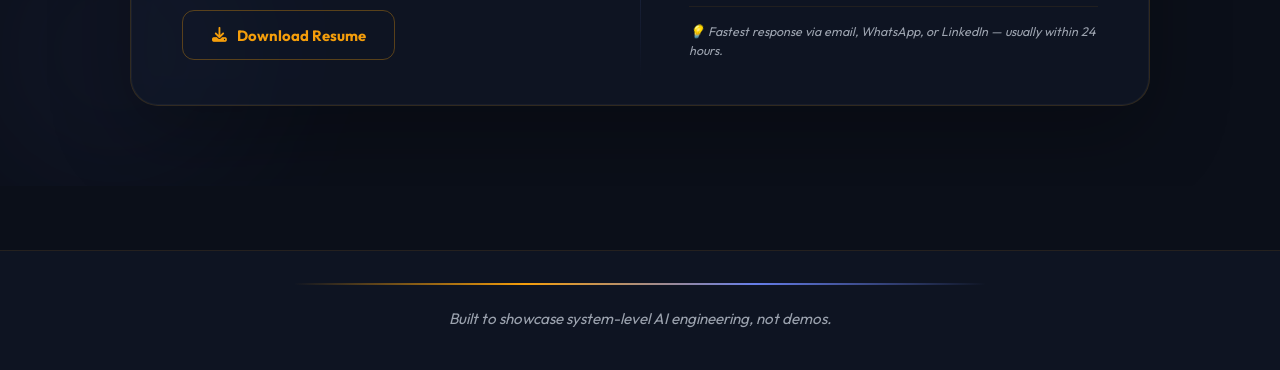
==== commit 0835e3cb: "Finalize CV and update portfolio contact/hero UI" ====
--- a/index.html
+++ b/index.html
@@ -110,10 +110,9 @@
                         </a>
                     </div>
 
-                    <!-- CTA group -->
                     <div class="cta-group">
-                        <a href="assets/Saibalaji_Resume.pdf" download
-                            class="cta-button animate-text delay-3 magnetic ripple-effect">
+                        <a href="assets/My_Final_CV.pdf" download
+                            class="cta-button animate-text delay-3 magnetic ripple-effect" style="background: linear-gradient(135deg, rgba(15, 30, 60, 0.8), rgba(0, 180, 166, 0.8)); backdrop-filter: blur(10px); border: 1px solid rgba(0, 180, 166, 0.5);">
                             <span class="button-text">Download Resume</span>
                             <span class="button-glow"></span>
                             <span class="button-shine"></span>
@@ -434,10 +433,18 @@
                 <span class="skill-chip-mini"><i class="fas fa-database"></i> SQL</span>
                 <span class="skill-chip-mini"><i class="fas fa-chart-bar"></i> Scikit-learn</span>
                 <span class="skill-chip-mini"><i class="fas fa-fire"></i> PyTorch</span>
+                <span class="skill-chip-mini"><i class="fas fa-project-diagram"></i> LightGBM</span>
                 <span class="skill-chip-mini"><i class="fas fa-sync"></i> CI/CD</span>
                 <span class="skill-chip-mini"><i class="fab fa-docker"></i> Docker</span>
+                <span class="skill-chip-mini"><i class="fas fa-dharmachakra"></i> Kubernetes</span>
                 <span class="skill-chip-mini"><i class="fas fa-bolt"></i> FastAPI</span>
                 <span class="skill-chip-mini"><i class="fas fa-cogs"></i> MLOps</span>
+                <span class="skill-chip-mini"><i class="fas fa-wind"></i> Airflow</span>
+                <span class="skill-chip-mini"><i class="fas fa-bolt"></i> PySpark</span>
+                <span class="skill-chip-mini"><i class="fas fa-database"></i> Feast</span>
+                <span class="skill-chip-mini"><i class="fab fa-hubspot"></i> DagsHub</span>
+                <span class="skill-chip-mini"><i class="fas fa-spider"></i> Web Scraping</span>
+                <span class="skill-chip-mini"><i class="fas fa-desktop"></i> Streamlit</span>
                 <span class="skill-chip-mini"><i class="fas fa-link"></i> LangChain</span>
                 <span class="skill-chip-mini"><i class="fas fa-project-diagram"></i> LangGraph</span>
                 <span class="skill-chip-mini"><i class="fas fa-robot"></i> Agentic AI</span>
@@ -505,8 +512,6 @@
 
                     <!-- LEFT: Message + CTAs -->
                     <div class="contact-left">
-                        <div class="availability-badge">Open to Full-Time Roles</div>
-
                         <h3 class="contact-headline">
                             Let's build<br>
                             <span class="highlight">the future of AI</span><br>
@@ -514,32 +519,27 @@
                         </h3>
 
                         <p class="contact-subtitle">
-                            I'm actively seeking full-time AI Engineer roles across ML, MLOps, and Agentic AI.
-                            If you're building production-grade AI systems — let's talk.
+                            I am always open to discussing exciting AI engineering opportunities. Whether you're building production-grade ML systems or exploring Agentic AI — let's connect.
                         </p>
 
-                        <p class="contact-location">
-                            <i class="fas fa-map-marker-alt"></i>
-                            Based in Germany
-                            <span class="separator">•</span>
-                            Open to relocation globally
-                            <span class="separator">•</span>
-                            Immediate availability
-                        </p>
-
-                        <div class="contact-cta-group">
-                            <a href="mailto:saibalajinamburi@gmail.com?subject=Job Opportunity - AI Engineer (LLM %26 Agentic AI)"
+                        <div class="contact-cta-group" style="margin-top: 2rem;">
+                            <a href="mailto:saibalajinamburi@gmail.com"
                                 class="contact-primary-cta">
                                 <i class="fas fa-paper-plane"></i>
-                                <span>Send Me a Message</span>
+                                <span>Email Me</span>
                             </a>
-                            <a href="assets/Saibalaji_Resume.pdf" download class="contact-secondary-cta">
+                            <a href="https://wa.me/919010749497?text=Hello" target="_blank"
+                                class="contact-primary-cta" style="background: #25D366; border-color: #25D366;">
+                                <i class="fab fa-whatsapp"></i>
+                                <span>WhatsApp Me</span>
+                            </a>
+                        </div>
+                        <div style="margin-top: 1rem;">
+                            <a href="assets/My_Final_CV.pdf" download class="contact-secondary-cta">
                                 <i class="fas fa-download"></i>
                                 <span>Download Resume</span>
                             </a>
                         </div>
-
-                        <p class="contact-microcopy">Focused exclusively on full-time AI engineering roles.</p>
                     </div>
 
                     <!-- VERTICAL DIVIDER -->
@@ -563,23 +563,23 @@
                                 <i class="fas fa-arrow-right chip-arrow"></i>
                             </a>
 
+                            <a href="https://wa.me/919010749497?text=Hello" target="_blank"
+                                class="contact-chip chip-whatsapp">
+                                <div class="chip-icon"><i class="fab fa-whatsapp"></i></div>
+                                <span class="chip-name">WhatsApp</span>
+                                <i class="fas fa-arrow-right chip-arrow"></i>
+                            </a>
+
                             <a href="https://github.com/saibalajinamburi" target="_blank"
                                 class="contact-chip chip-github">
                                 <div class="chip-icon"><i class="fab fa-github"></i></div>
                                 <span class="chip-name">GitHub</span>
                                 <i class="fas fa-arrow-right chip-arrow"></i>
                             </a>
-
-                            <a href="https://play.google.com/store/apps/details?id=com.simats.dentalsolutions"
-                                target="_blank" class="contact-chip chip-app">
-                                <div class="chip-icon"><i class="fab fa-google-play"></i></div>
-                                <span class="chip-name">Published App</span>
-                                <i class="fas fa-arrow-right chip-arrow"></i>
-                            </a>
                         </div>
 
                         <p class="contact-preference">
-                            💡 Fastest response via email or LinkedIn — usually within 24 hours.
+                            💡 Fastest response via email, WhatsApp, or LinkedIn — usually within 24 hours.
                         </p>
                     </div>
 
--- a/contact.css
+++ b/contact.css
@@ -314,6 +314,7 @@
 .chip-github::before   { background: #e6e6e6; }
 .chip-email::before    { background: #ea580c; }
 .chip-app::before      { background: #10b981; }
+.chip-whatsapp::before { background: #25D366; }
 
 [data-theme="light"] .contact-chip {
     background: rgba(255, 255, 255, 0.92);
@@ -342,6 +343,7 @@
 .chip-github .chip-icon    { background: rgba(255, 255, 255, 0.07); color: #d0d0d0; }
 .chip-email .chip-icon     { background: rgba(234, 88, 12, 0.12);  color: #ea580c; }
 .chip-app .chip-icon       { background: rgba(16, 185, 129, 0.12); color: #10b981; }
+.chip-whatsapp .chip-icon  { background: rgba(37, 211, 102, 0.12); color: #25D366; }
 
 [data-theme="light"] .chip-github .chip-icon { background: rgba(0,0,0,0.05); color: #24292e; }
 
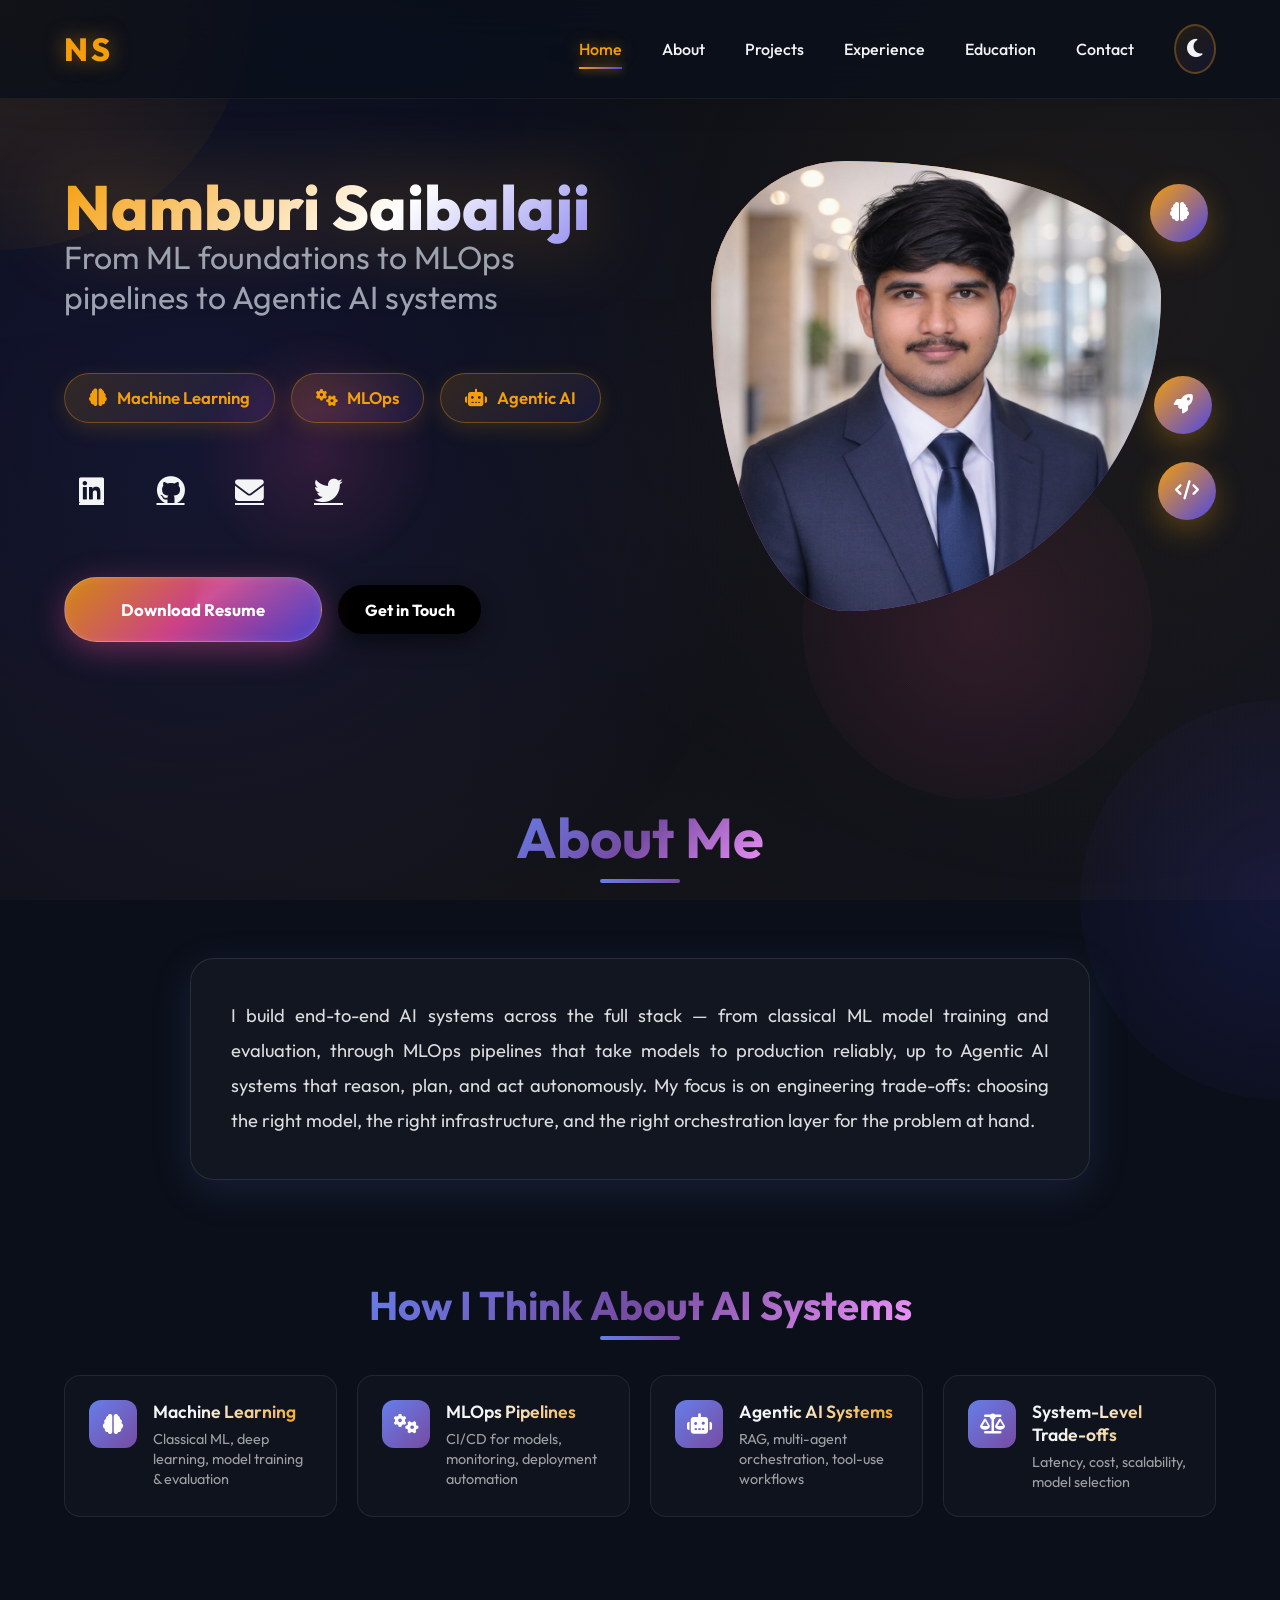
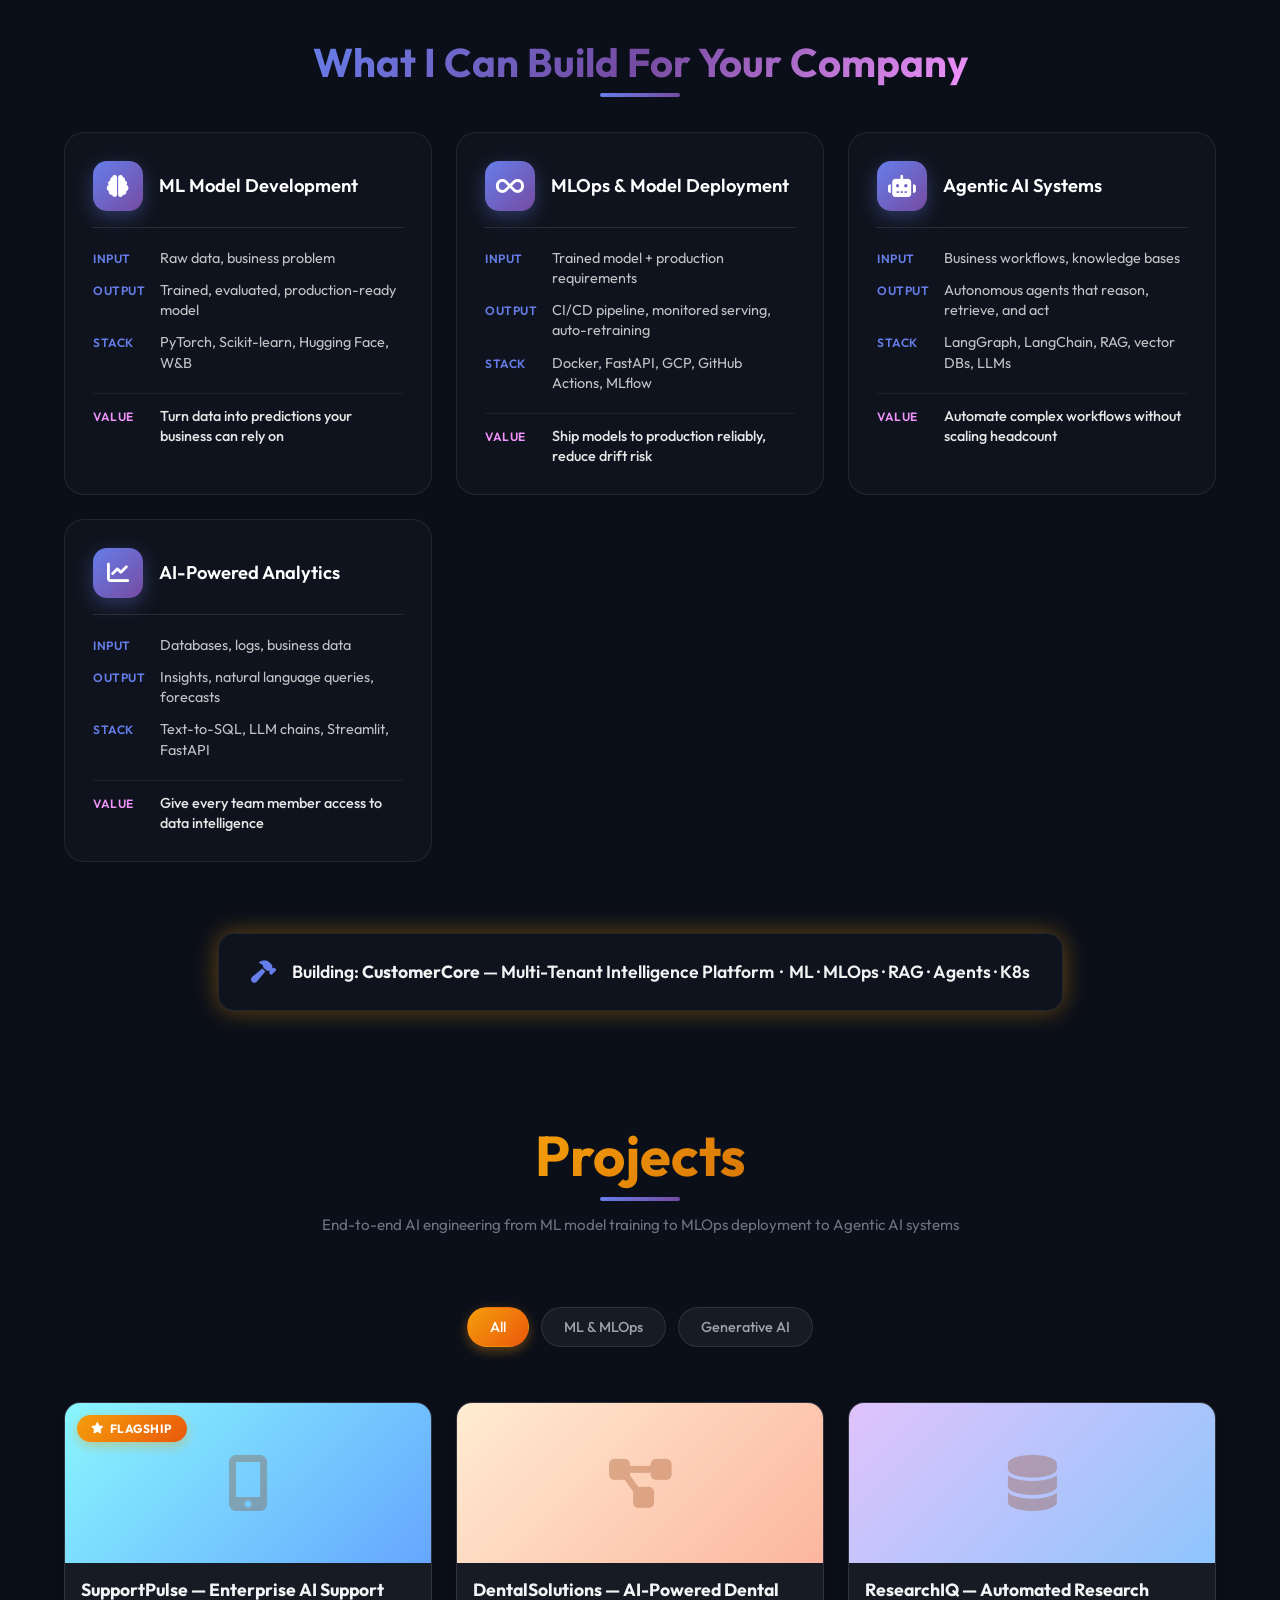
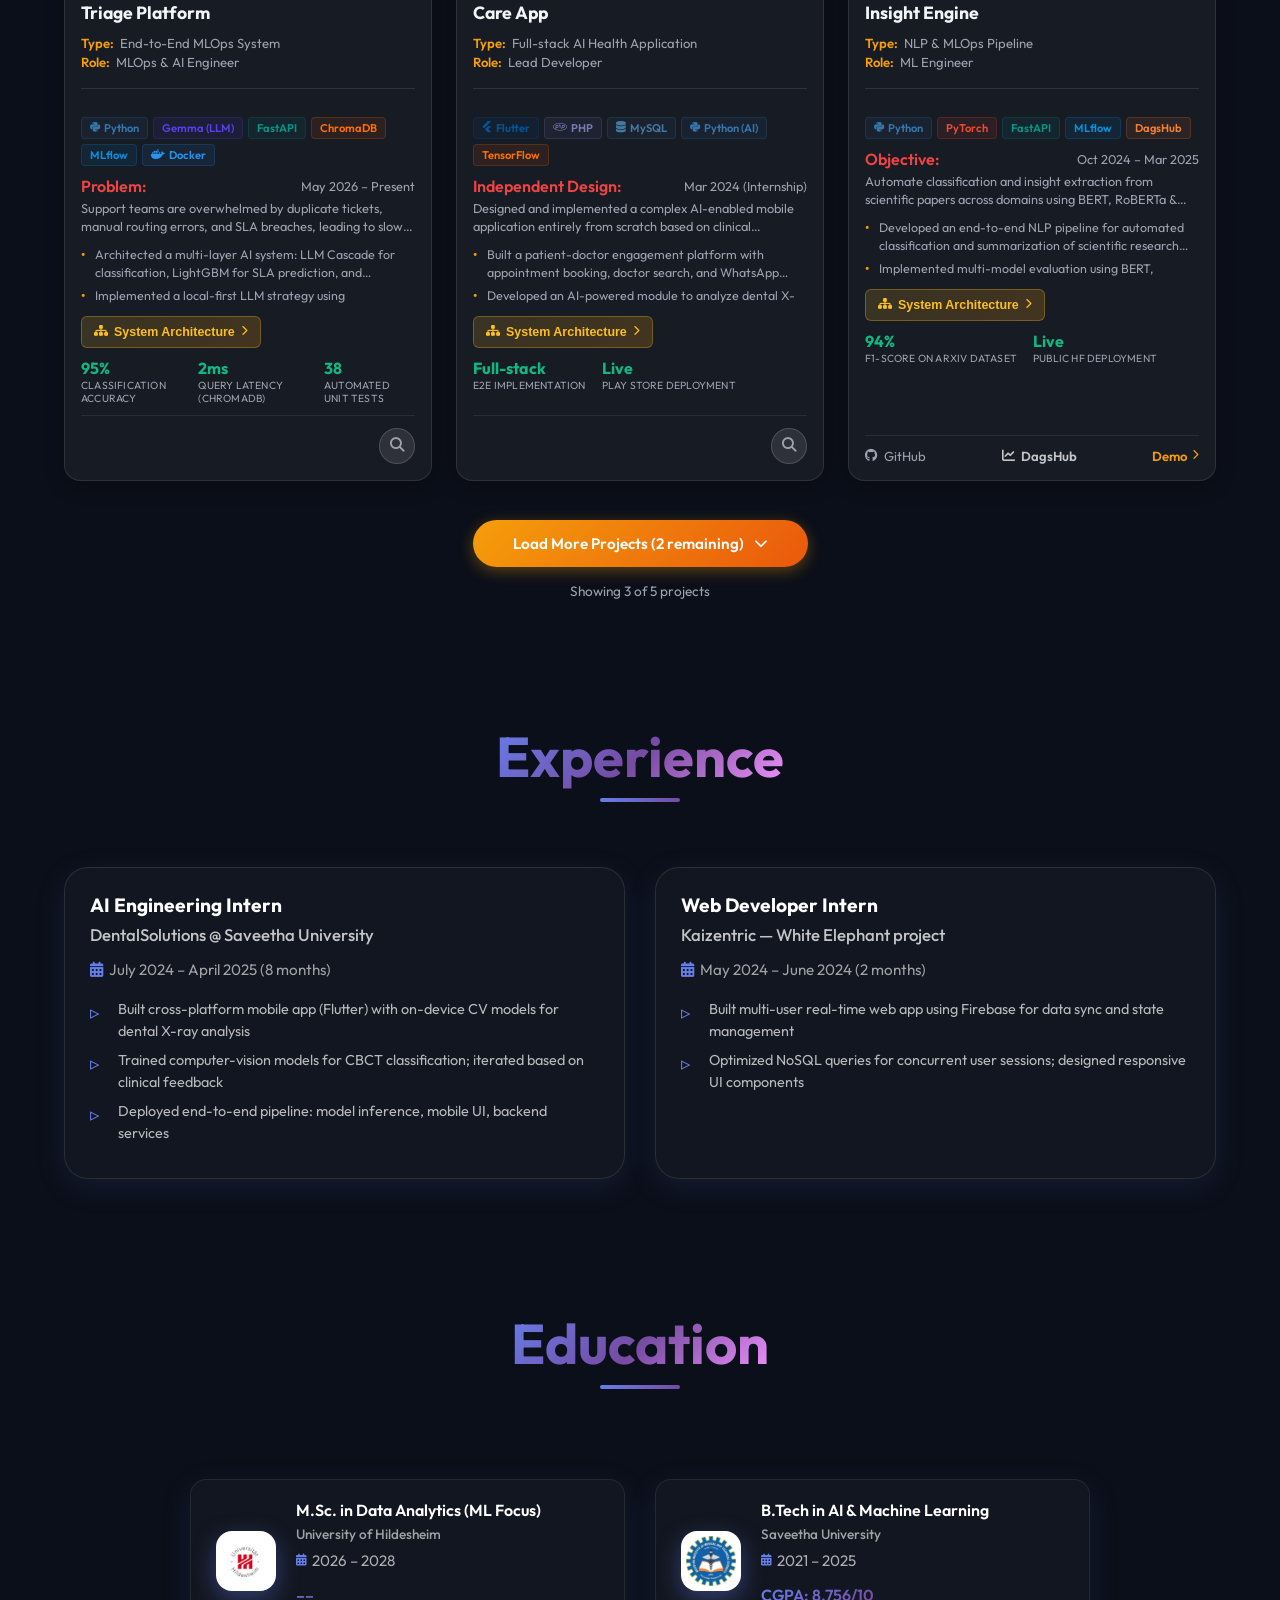
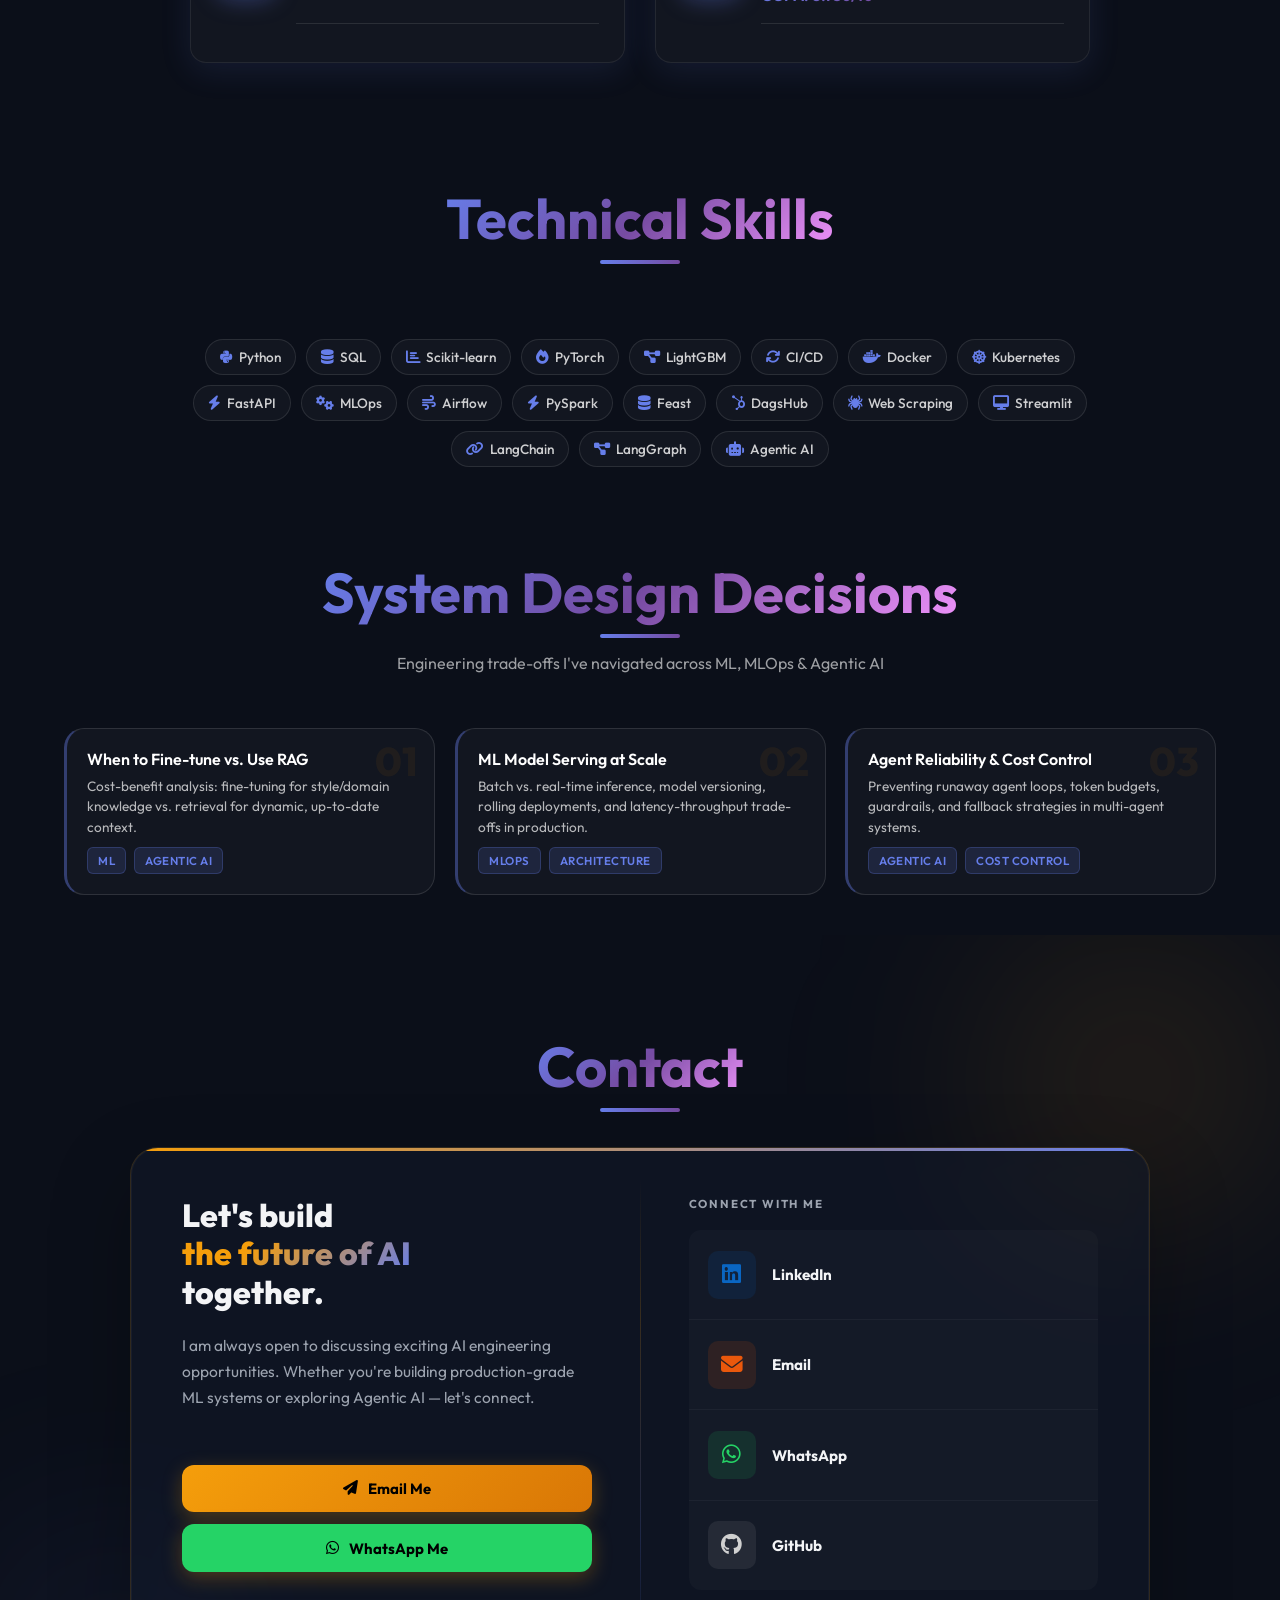
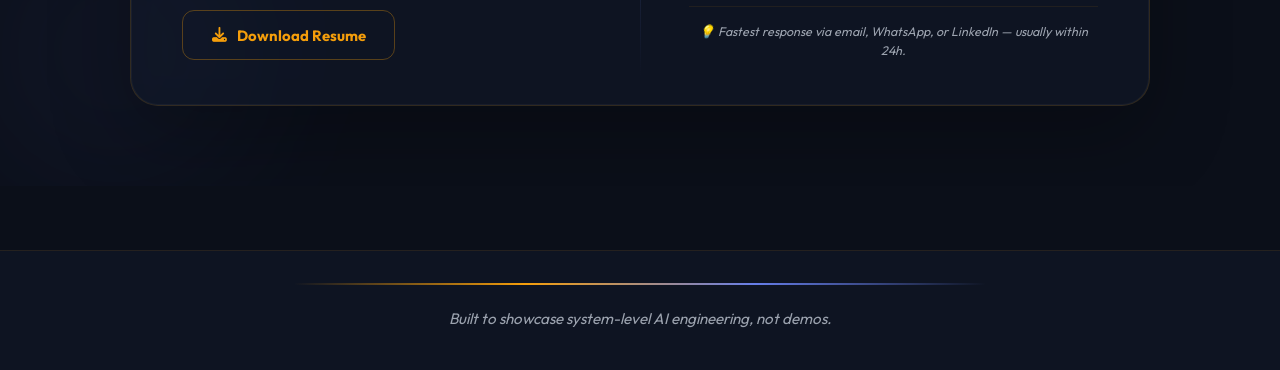
==== commit 01666895: "UI Polish: Add vibrant glassy gradient and glow to Download Resume button, center contact footer" ====
--- a/index.html
+++ b/index.html
@@ -112,7 +112,7 @@
 
                     <div class="cta-group">
                         <a href="assets/My_Final_CV.pdf" download
-                            class="cta-button animate-text delay-3 magnetic ripple-effect" style="background: linear-gradient(135deg, rgba(15, 30, 60, 0.8), rgba(0, 180, 166, 0.8)); backdrop-filter: blur(10px); border: 1px solid rgba(0, 180, 166, 0.5);">
+                            class="cta-button animate-text delay-3 magnetic ripple-effect" style="background: linear-gradient(135deg, rgba(245, 158, 11, 0.85), rgba(236, 72, 153, 0.85), rgba(79, 70, 229, 0.85)); backdrop-filter: blur(12px); -webkit-backdrop-filter: blur(12px); border: 1px solid rgba(255, 255, 255, 0.2); box-shadow: 0 8px 32px rgba(236, 72, 153, 0.4), inset 0 0 10px rgba(255, 255, 255, 0.1);">
                             <span class="button-text">Download Resume</span>
                             <span class="button-glow"></span>
                             <span class="button-shine"></span>
@@ -578,8 +578,8 @@
                             </a>
                         </div>
 
-                        <p class="contact-preference">
-                            💡 Fastest response via email, WhatsApp, or LinkedIn — usually within 24 hours.
+                        <p class="contact-preference" style="text-align: center;">
+                            💡 Fastest response via email, WhatsApp, or LinkedIn — usually within 24h.
                         </p>
                     </div>
 
--- a/style.css
+++ b/style.css
@@ -724,7 +724,7 @@
 .cta-button {
     display: inline-block;
     padding: 1.3rem 3.5rem;
-    background: linear-gradient(135deg, var(--primary-color), var(--secondary-color));
+    background: linear-gradient(135deg, var(--primary-color), #667eea, var(--secondary-color));
     color: #fff;
 
     text-decoration: none;
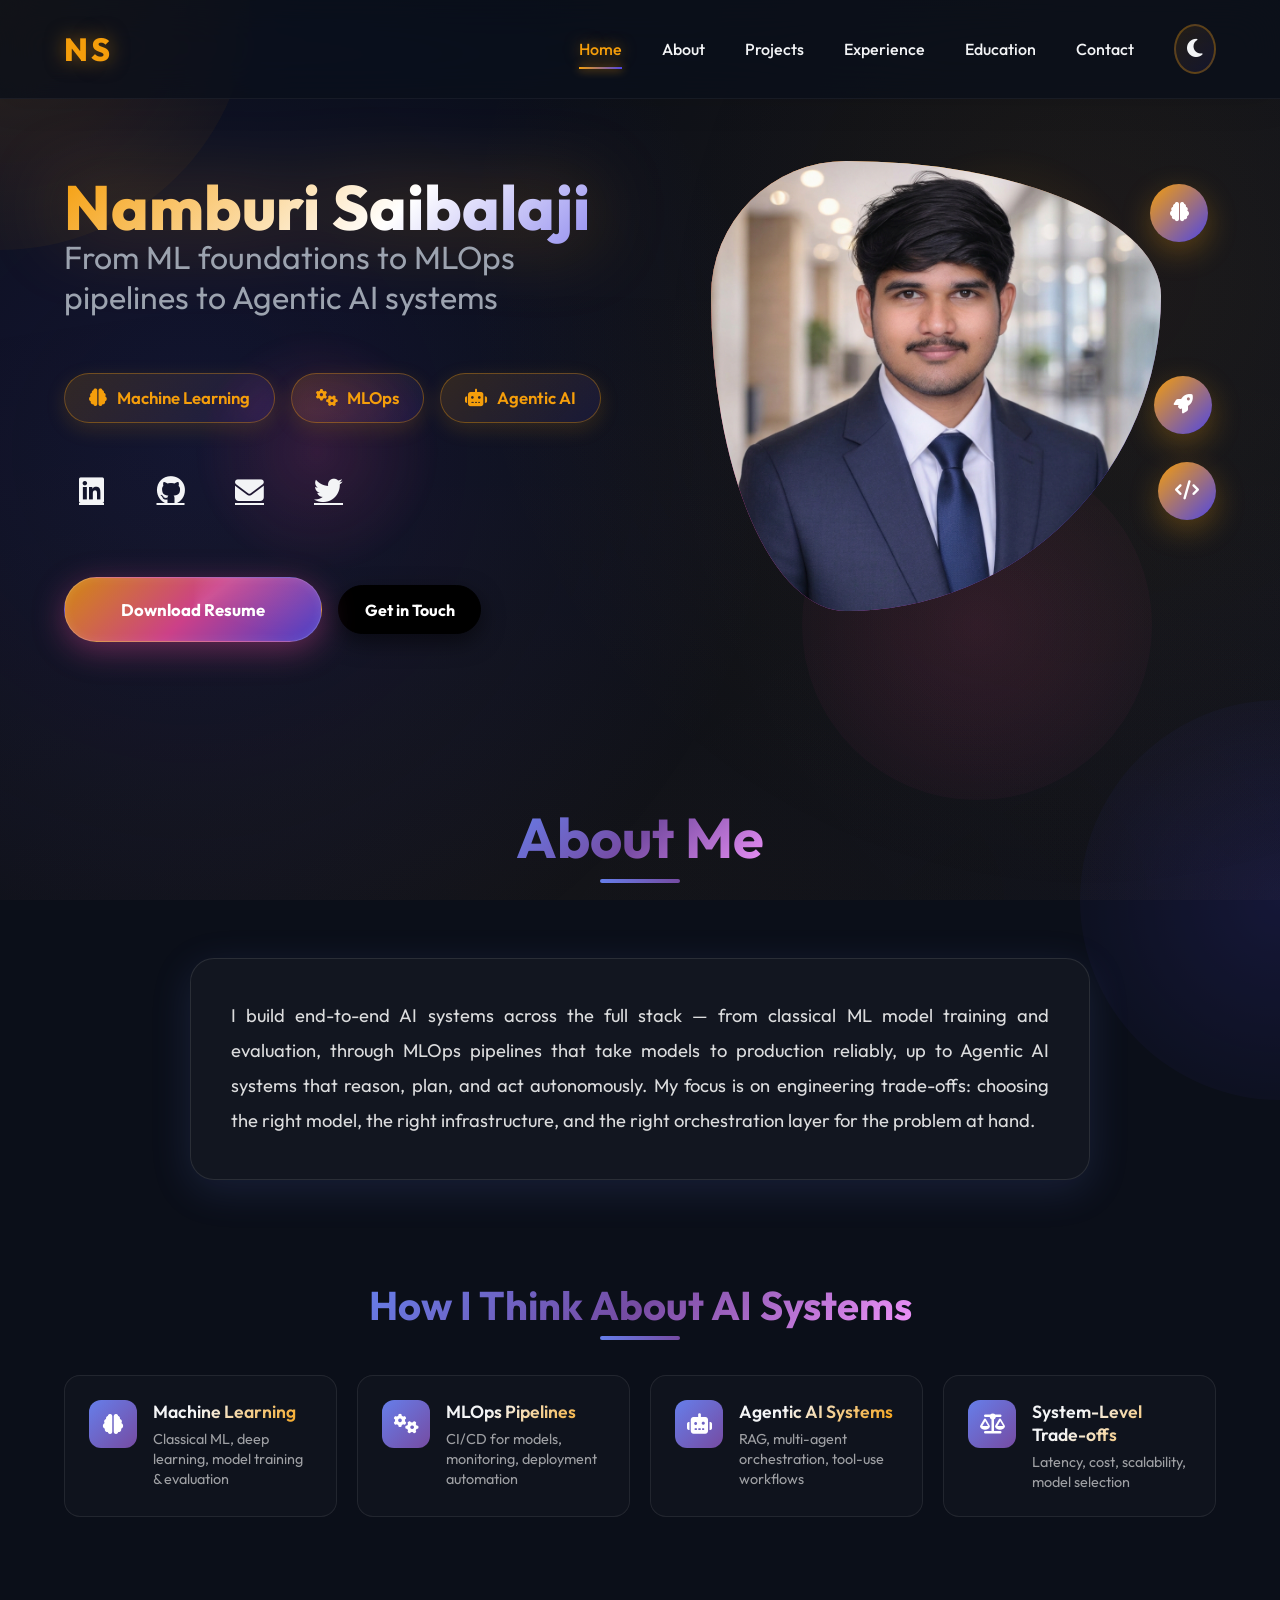
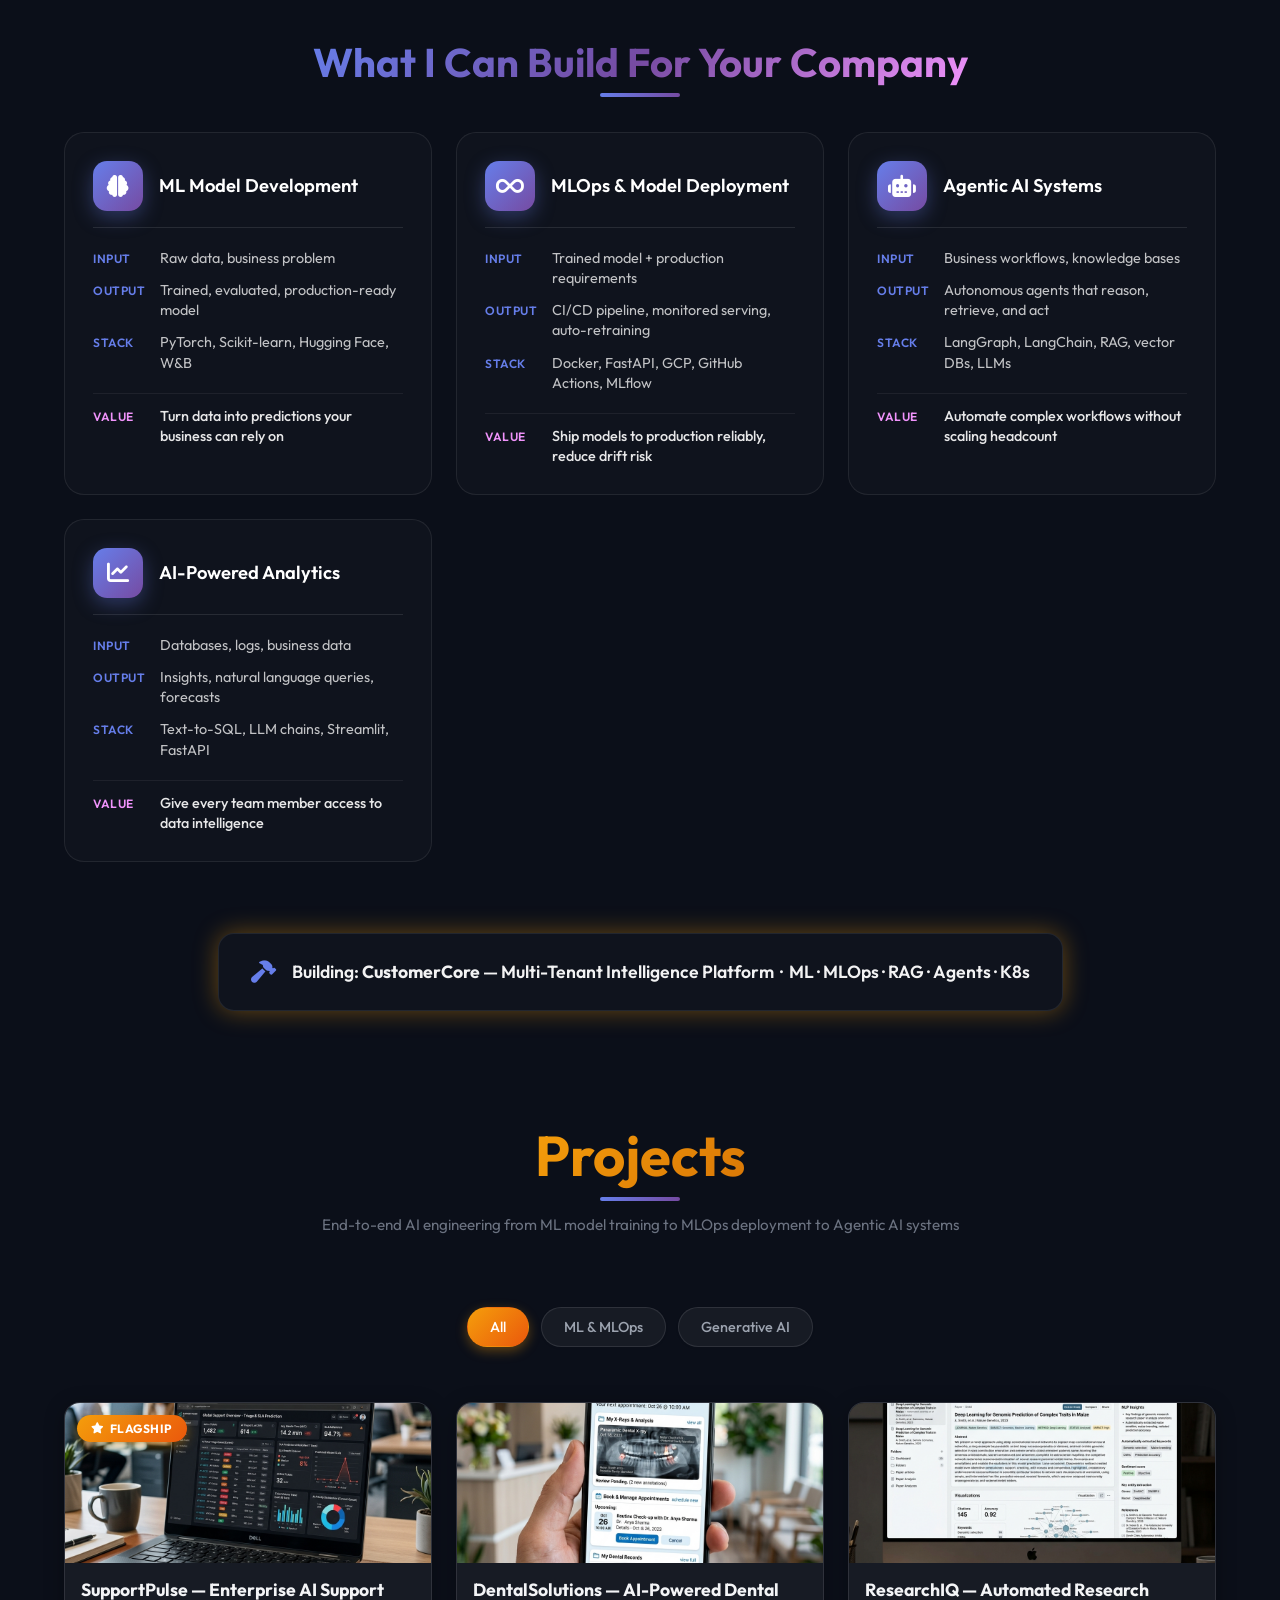
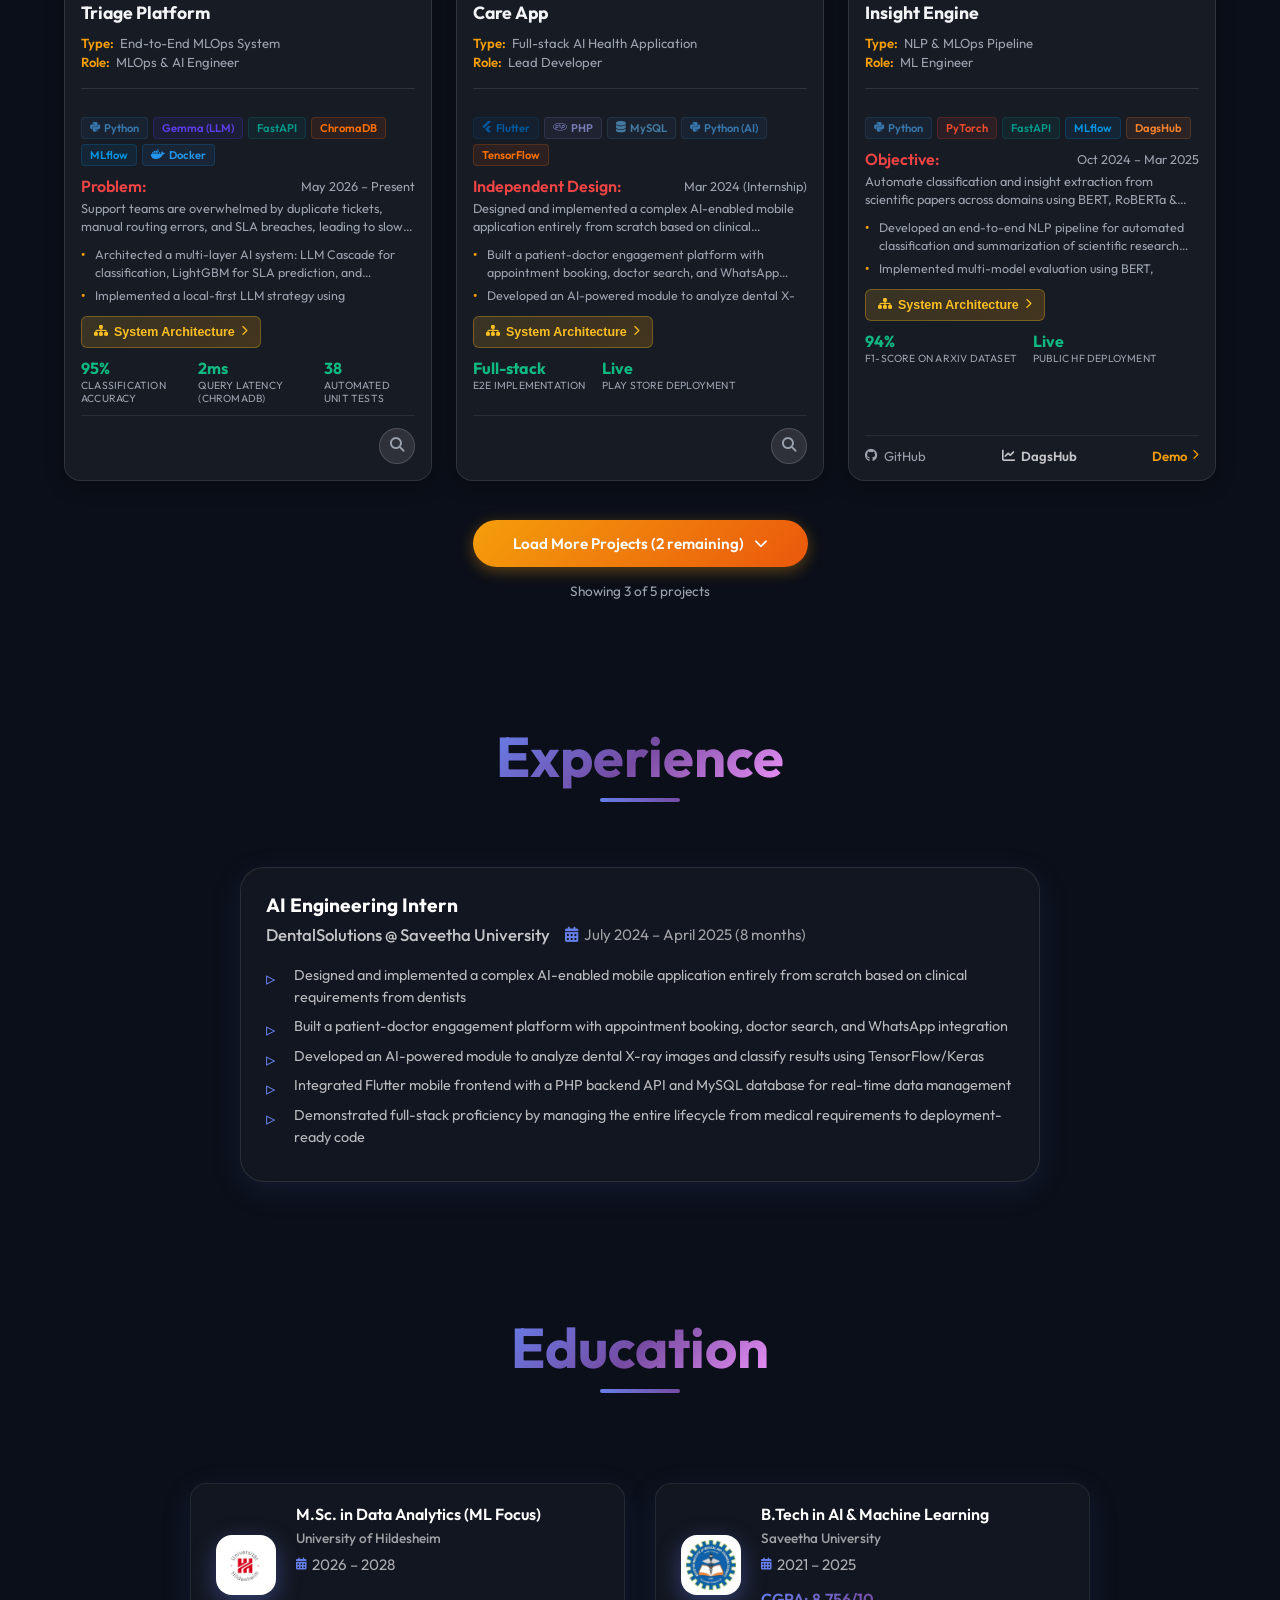
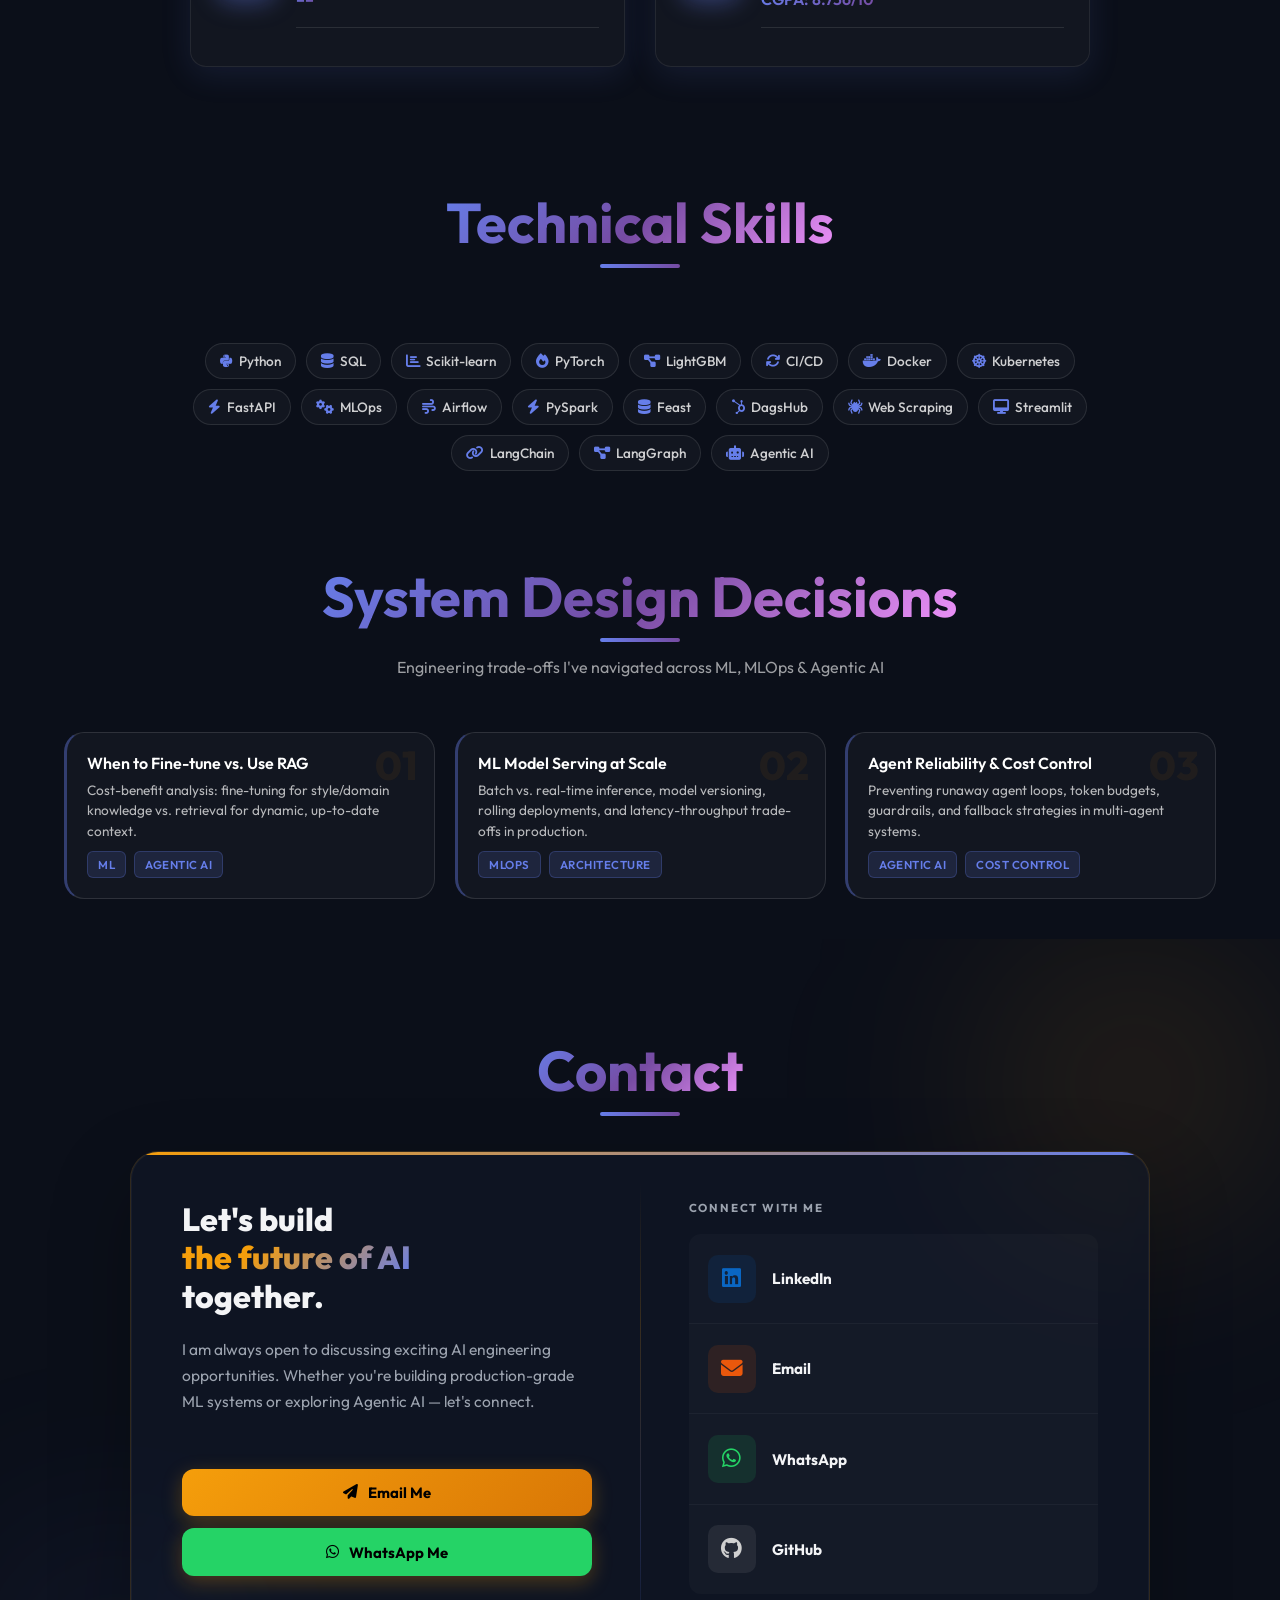
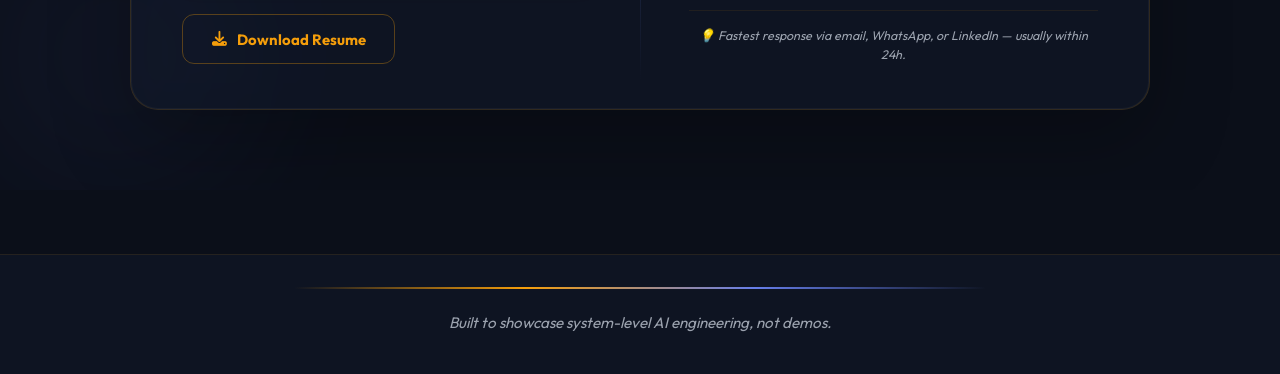
==== commit 7b89a7ac: "Update experience section: removed Web Developer role, detailed DentalSolutions experience, centered" ====
--- a/index.html
+++ b/index.html
@@ -342,8 +342,8 @@
                 <h2>Experience</h2>
             </div>
 
-            <div class="experience-container scroll-reveal-stagger">
-                <div class="experience-card experience-compact">
+            <div class="experience-container scroll-reveal-stagger" style="display: flex; justify-content: center;">
+                <div class="experience-card experience-compact" style="max-width: 800px; width: 100%;">
                     <div class="experience-header">
                         <h3 class="experience-role">AI Engineering Intern</h3>
                         <div class="experience-meta">
@@ -355,30 +355,15 @@
                         </div>
                     </div>
                     <ul class="experience-duties">
-                        <li>Built cross-platform mobile app (Flutter) with on-device CV models for dental X-ray analysis
-                        </li>
-                        <li>Trained computer-vision models for CBCT classification; iterated based on clinical feedback
-                        </li>
-                        <li>Deployed end-to-end pipeline: model inference, mobile UI, backend services</li>
+                        <li>Designed and implemented a complex AI-enabled mobile application entirely from scratch based on clinical requirements from dentists</li>
+                        <li>Built a patient-doctor engagement platform with appointment booking, doctor search, and WhatsApp integration</li>
+                        <li>Developed an AI-powered module to analyze dental X-ray images and classify results using TensorFlow/Keras</li>
+                        <li>Integrated Flutter mobile frontend with a PHP backend API and MySQL database for real-time data management</li>
+                        <li>Demonstrated full-stack proficiency by managing the entire lifecycle from medical requirements to deployment-ready code</li>
                     </ul>
                 </div>
 
-                <div class="experience-card experience-compact">
-                    <div class="experience-header">
-                        <h3 class="experience-role">Web Developer Intern</h3>
-                        <div class="experience-meta">
-                            <span class="experience-company">Kaizentric — White Elephant project</span>
-                            <span class="experience-duration">
-                                <i class="fas fa-calendar-alt"></i>
-                                May 2024 – June 2024 (2 months)
-                            </span>
-                        </div>
-                    </div>
-                    <ul class="experience-duties">
-                        <li>Built multi-user real-time web app using Firebase for data sync and state management</li>
-                        <li>Optimized NoSQL queries for concurrent user sessions; designed responsive UI components</li>
-                    </ul>
-                </div>
+
             </div>
         </section>
 
